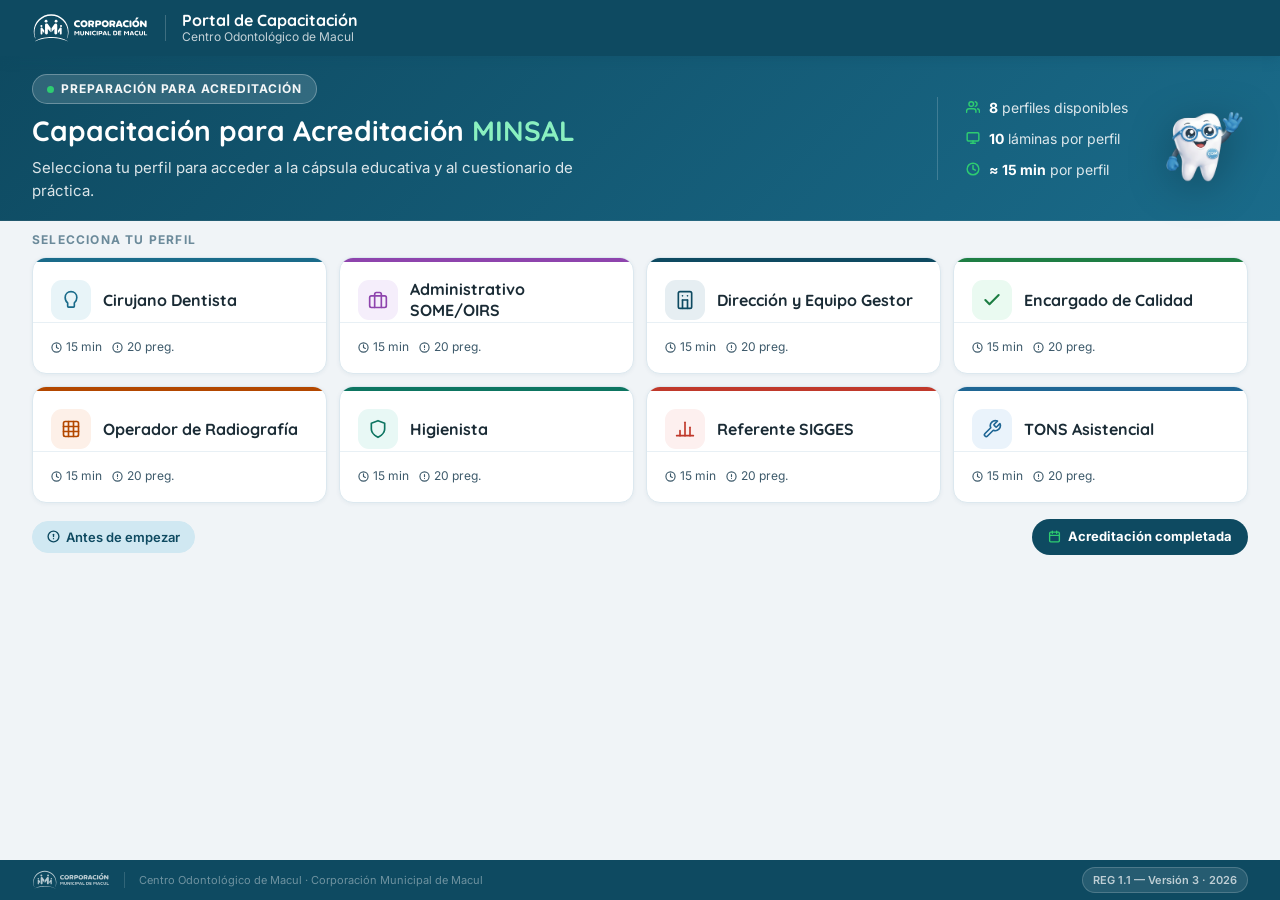
==== index.html @ 2bd1e589 "Lanzamiento inicial — app de capacitación COM Macul para Acreditación MINSAL 2026 - 8 perfiles activ" ====
<!DOCTYPE html>
<html lang="es">
<head>
  <meta charset="UTF-8" />
  <meta name="viewport" content="width=device-width, initial-scale=1.0" />
  <title>Portal de Capacitación — Centro Odontológico de Macul</title>
  <link rel="stylesheet" href="com-styles.css" />
  <style>
    html, body { height: 100%; overflow: hidden; }
    body { background: var(--bg); display: flex; flex-direction: column; }

    /* ─── Header ─── */
    .site-header {
      background: var(--primary-dark); height: 56px; flex-shrink: 0;
      display: flex; align-items: center; padding: 0 32px; gap: 16px;
      box-shadow: 0 2px 12px rgba(14,74,97,0.3); z-index: 10;
    }
    .site-header-logo { display: flex; align-items: center; gap: 12px; text-decoration: none; }
    .site-header-logo img { height: 30px; filter: brightness(0) invert(1); display: block; }
    .hd { width: 1px; height: 26px; background: rgba(255,255,255,0.2); }
    .site-header-titles { display: flex; flex-direction: column; gap: 1px; }
    .site-header-main { font-family: var(--font-display); font-weight: 700; font-size: 16px; color: white; line-height: 1.1; }
    .site-header-sub  { font-size: 12px; color: rgba(255,255,255,0.75); line-height: 1.2; }

    /* ─── Intro band ─── */
    .intro-band {
      background: linear-gradient(135deg, var(--primary-dark) 0%, #1a6b8a 100%);
      flex-shrink: 0;
      padding: 16px 32px;
      display: flex; align-items: center; gap: 28px;
      border-bottom: 1px solid rgba(255,255,255,0.08);
    }
    .intro-band-text { flex: 1; }
    .intro-band-eyebrow {
      display: inline-flex; align-items: center; gap: 7px;
      background: rgba(255,255,255,0.14); border: 1px solid rgba(255,255,255,0.28);
      border-radius: 100px; padding: 5px 14px;
      font-size: 12px; font-weight: 700; letter-spacing: 0.08em;
      text-transform: uppercase; color: rgba(255,255,255,0.95);
      margin-bottom: 10px;
    }
    .intro-band-dot {
      width: 7px; height: 7px; border-radius: 50%; background: var(--accent);
      animation: pulse 2s ease-in-out infinite;
    }
    @keyframes pulse { 0%,100%{opacity:1;transform:scale(1)} 50%{opacity:0.5;transform:scale(0.8)} }
    .intro-band-title {
      font-family: var(--font-display); font-size: 28px; font-weight: 700;
      color: white; line-height: 1.2; margin-bottom: 8px;
    }
    .intro-band-title span { color: #8af0c0; }
    .intro-band-desc {
      font-size: 15px; color: rgba(255,255,255,0.85); line-height: 1.55; max-width: 560px;
    }
    .intro-band-mascot {
      flex-shrink: 0; display: flex; align-items: flex-end;
    }
    .intro-band-mascot img {
      height: 100px; width: auto;
      filter: drop-shadow(0 8px 20px rgba(0,0,0,0.25));
    }
    .intro-band-stats {
      flex-shrink: 0;
      display: flex; flex-direction: column; gap: 10px;
      padding-left: 28px; border-left: 1px solid rgba(255,255,255,0.18);
    }
    .intro-stat {
      display: flex; align-items: center; gap: 9px;
      font-size: 14px; color: rgba(255,255,255,0.85);
    }
    .intro-stat svg { color: var(--accent); flex-shrink: 0; }
    .intro-stat strong { color: white; font-weight: 700; }

    /* ─── Profiles section ─── */
    .profiles-section {
      flex: 1; min-height: 0;
      padding: 10px 32px 8px;
      display: flex; flex-direction: column; gap: 8px;
    }
    .profiles-label {
      font-size: 12px; font-weight: 700; letter-spacing: 0.1em;
      text-transform: uppercase; color: var(--text-muted); flex-shrink: 0;
    }
    .profiles-grid {
      display: grid;
      grid-template-columns: repeat(4, 1fr);
      grid-template-rows: repeat(2, auto);
      gap: 10px; align-content: start;
    }

    .profiles-grid {
      display: grid;
      grid-template-columns: repeat(4, 1fr);
      grid-template-rows: repeat(2, auto);
      gap: 10px; align-content: start;
      align-items: stretch;
    }

    /* ─── Profile Card ─── */
    .profile-card {
      background: white; border-radius: 14px;
      border: 1.5px solid var(--border);
      overflow: hidden; cursor: pointer;
      transition: all 0.2s ease; text-decoration: none;
      display: flex; flex-direction: column;
      box-shadow: 0 1px 4px rgba(14,74,97,0.06);
      position: relative;
    }
    .profile-card:hover {
      transform: translateY(-4px);
      box-shadow: 0 12px 30px rgba(14,74,97,0.15);
    }
    .profile-card.proximamente {
      opacity: 0.65;
      cursor: not-allowed;
      pointer-events: none;
    }
    .profile-card.proximamente:hover {
      transform: none;
      box-shadow: 0 1px 4px rgba(14,74,97,0.06);
    }
    .proximamente-badge {
      position: absolute;
      top: 10px; right: 10px;
      background: #4A5568;
      color: white;
      font-size: 11px; font-weight: 600;
      padding: 5px 11px;
      border-radius: 100px;
      letter-spacing: 0.02em;
      z-index: 2;
    }
    .profile-card.en-desarrollo {
      opacity: 1;
      cursor: not-allowed;
      pointer-events: none;
    }
    .profile-card.en-desarrollo:hover {
      transform: none;
      box-shadow: 0 1px 4px rgba(14,74,97,0.06);
    }
    .en-desarrollo-badge {
      background: #DBEAFE;
      color: #1E5A8E;
    }
    .profile-card:hover .profile-card-name { color: var(--primary-dark); }
    .profile-card:hover .profile-arrow { opacity: 1; transform: translateX(0); }
    .profile-card-bar { height: 4px; width: 100%; flex-shrink: 0; }
    .profile-card-top {
      padding: 14px 16px 0;
      display: flex; align-items: center; gap: 12px; flex-shrink: 0;
    }
    .profile-card-icon {
      width: 40px; height: 40px; border-radius: 11px;
      display: flex; align-items: center; justify-content: center; flex-shrink: 0;
    }
    .profile-card-icon svg { width: 20px; height: 20px; }
    .profile-card-name {
      font-family: var(--font-display); font-size: 16px; font-weight: 700;
      color: var(--text); line-height: 1.3;
      transition: color 0.18s ease;
      min-height: 44px; display: flex; align-items: center;
    }
    .profile-card:focus-visible {
      outline: 3px solid var(--primary);
      outline-offset: 3px;
    }
    .profile-card-footer {
      display: flex; align-items: center; justify-content: space-between;
      padding: 10px 16px 12px; border-top: 1px solid var(--surface);
      margin-top: auto;
    }
    .profile-meta { display: flex; align-items: center; gap: 10px; flex-wrap: wrap; }
    .profile-meta-item {
      display: flex; align-items: center; gap: 4px;
      font-size: 12px; color: var(--text-mid);
    }
    .profile-arrow {
      width: 26px; height: 26px; border-radius: 50%;
      display: flex; align-items: center; justify-content: center;
      opacity: 0; transform: translateX(-6px);
      transition: all 0.2s ease; flex-shrink: 0;
    }
    .profile-arrow svg { width: 13px; height: 13px; color: white; }

    /* ─── Profiles footer ─── */
    .profiles-footer {
      display: flex; align-items: center; justify-content: space-between;
      flex-shrink: 0; padding-top: 8px;
    }
    .profiles-footer-msg {
      display: flex; align-items: center; gap: 8px;
      font-size: 14px; color: var(--primary-dark); font-weight: 600;
      background: var(--primary-light); border-radius: 100px;
      padding: 8px 16px;
    }
    .countdown-badge {
      display: flex; align-items: center; gap: 7px;
      background: var(--primary-dark); color: white;
      border-radius: 100px; padding: 8px 16px;
      font-size: 13px; font-weight: 700;
    }
    .countdown-badge svg { color: var(--accent); flex-shrink: 0; }

    /* ─── Footer ─── */
    .site-footer {
      background: var(--primary-dark); height: 40px; flex-shrink: 0;
      display: flex; align-items: center; padding: 0 32px; gap: 14px;
    }
    .site-footer img { height: 20px; filter: brightness(0) invert(1); opacity: 0.7; display: block; }
    .site-footer-div { width: 1px; height: 16px; background: rgba(255,255,255,0.15); }
    .site-footer-text { font-size: 11px; color: rgba(255,255,255,0.4); }
    .site-footer-badge {
      margin-left: auto; background: rgba(255,255,255,0.10);
      border: 1px solid rgba(255,255,255,0.18); border-radius: 100px;
      padding: 4px 10px; font-size: 11px; font-weight: 600;
      color: rgba(255,255,255,0.7);
    }

    /* ─── Modal "Antes de empezar" ─── */
    .antes-overlay {
      position: fixed; inset: 0; z-index: 2000;
      background: rgba(14,74,97,0.48);
      backdrop-filter: blur(4px);
      display: flex; align-items: center; justify-content: center;
      padding: 24px;
      opacity: 0; pointer-events: none;
      transition: opacity 0.22s ease;
    }
    .antes-overlay.open { opacity: 1; pointer-events: all; }
    .antes-panel {
      background: white; border-radius: 20px;
      width: 100%; max-width: 680px;
      box-shadow: 0 24px 64px rgba(14,74,97,0.22);
      display: flex; flex-direction: column;
      transform: translateY(20px);
      transition: transform 0.22s ease;
      overflow: hidden;
    }
    .antes-overlay.open .antes-panel { transform: translateY(0); }
    .antes-header {
      background: var(--primary-dark); padding: 20px 28px;
      display: flex; align-items: center; gap: 14px;
    }
    .antes-header-icon {
      width: 40px; height: 40px; border-radius: 10px;
      background: rgba(255,255,255,0.15);
      display: flex; align-items: center; justify-content: center;
      flex-shrink: 0; font-size: 20px;
    }
    .antes-header-texts { flex: 1; }
    .antes-header-title {
      font-family: var(--font-display); font-size: 18px;
      font-weight: 700; color: white; line-height: 1.1;
    }
    .antes-header-sub { font-size: 13px; color: rgba(255,255,255,0.7); margin-top: 2px; }
    .antes-close {
      width: 32px; height: 32px; border-radius: 50%;
      background: rgba(255,255,255,0.12); color: rgba(255,255,255,0.85);
      display: flex; align-items: center; justify-content: center;
      font-size: 18px; cursor: pointer; flex-shrink: 0;
      border: none; transition: background 0.15s ease;
    }
    .antes-close:hover { background: rgba(255,255,255,0.25); }
    .antes-body {
      padding: 20px 24px; display: flex; flex-direction: column; gap: 0;
    }
    .antes-item {
      display: flex; align-items: flex-start; gap: 16px; padding: 13px 0;
    }
    .antes-item + .antes-item { border-top: 1px solid var(--border); }
    .antes-item-icon { font-size: 40px; line-height: 1; flex-shrink: 0; width: 52px; text-align: center; }
    .antes-item-label { font-size: 15px; font-weight: 700; color: var(--text); margin-bottom: 4px; line-height: 1.3; }
    .antes-item-desc { font-size: 14px; color: var(--text-mid); line-height: 1.5; }
    .antes-divider { height: 1px; background: var(--border); margin: 4px 0; }
    .antes-rule {
      display: flex; align-items: flex-start; gap: 14px; padding: 9px 0;
    }
    .antes-rule-icon { font-size: 26px; flex-shrink: 0; width: 38px; text-align: center; padding-top: 1px; }
    .antes-rule-text { font-size: 14px; color: var(--text); line-height: 1.45; padding-top: 3px; }
    .antes-footer {
      padding: 16px 24px; border-top: 1px solid var(--border);
      display: flex; align-items: center; justify-content: flex-end;
    }
    /* Botón disparador en footer de perfiles */
    .btn-antes-trigger {
      display: inline-flex; align-items: center; gap: 6px;
      padding: 7px 14px; border-radius: 100px;
      font-size: 13px; font-weight: 600;
      background: var(--primary-light); color: var(--primary-dark);
      border: 1px solid var(--primary-light); cursor: pointer;
      transition: all 0.18s ease;
    }
    .btn-antes-trigger:hover { background: #c2dcea; border-color: var(--primary); }
    @media (max-width: 560px) {
      .antes-body { padding: 14px 16px; }
      .antes-header { padding: 16px; }
      .antes-footer { padding: 12px 16px; }
      .antes-item-icon { font-size: 32px; width: 42px; }
    }

    /* ─── Responsive ─── */
    @media (min-width: 769px) and (max-width: 1024px) {
      .profiles-grid { grid-template-columns: repeat(3, 1fr); }
      .intro-band-mascot img { height: 80px; }
      .intro-band-title { font-size: 24px; }
    }
    @media (max-width: 768px) {
      html, body { overflow: auto; }
      .site-header { padding: 0 16px; gap: 10px; }
      .intro-band {
        flex-wrap: wrap; padding: 16px; gap: 14px;
      }
      .intro-band-title { font-size: 22px; }
      .intro-band-stats { padding-left: 0; border-left: none; flex-direction: row; flex-wrap: wrap; gap: 14px; }
      .intro-band-mascot { display: none; }
      .profiles-section { padding: 16px; }
      .profiles-grid { grid-template-columns: 1fr; gap: 12px; }
      .profiles-footer { flex-wrap: wrap; gap: 10px; }
      .site-footer { padding: 0 16px; height: auto; padding: 8px 16px; flex-wrap: wrap; }
      .site-footer-text { font-size: 11px; }
    }
  </style>
</head>
<body>

<!-- ═══════════════════════════════
     TWEAKS PANEL
════════════════════════════════ -->
<div id="tweaks-panel" style="
  display:none; position:fixed; bottom:24px; right:24px; z-index:9999;
  background:white; border-radius:16px; box-shadow:0 8px 32px rgba(14,74,97,0.18);
  border:1.5px solid var(--border); width:280px; overflow:hidden;
  font-family:var(--font-body);
">
  <div style="background:var(--primary-dark);padding:12px 16px;display:flex;align-items:center;justify-content:space-between;">
    <span style="font-family:var(--font-display);font-weight:700;font-size:14px;color:white;">Tweaks</span>
    <button onclick="closeTweaks()" style="background:rgba(255,255,255,0.15);border:none;border-radius:6px;color:white;cursor:pointer;width:24px;height:24px;font-size:16px;display:flex;align-items:center;justify-content:center;">×</button>
  </div>
  <div style="padding:16px;display:flex;flex-direction:column;gap:16px;">

    <!-- Densidad -->
    <div>
      <div style="font-size:11px;font-weight:700;letter-spacing:0.08em;text-transform:uppercase;color:var(--text-muted);margin-bottom:8px;">Densidad visual</div>
      <div style="display:flex;gap:6px;">
        <button class="tw-btn" onclick="setDensity('compact')" data-density="compact">Compacto</button>
        <button class="tw-btn" onclick="setDensity('normal')" data-density="normal">Normal</button>
        <button class="tw-btn" onclick="setDensity('airy')" data-density="airy">Amplio</button>
      </div>
    </div>

    <!-- Paleta tarjetas -->
    <div>
      <div style="font-size:11px;font-weight:700;letter-spacing:0.08em;text-transform:uppercase;color:var(--text-muted);margin-bottom:8px;">Estilo de tarjetas</div>
      <div style="display:flex;gap:6px;">
        <button class="tw-btn" onclick="setCardStyle('color')" data-cardstyle="color">Por perfil</button>
        <button class="tw-btn" onclick="setCardStyle('mono')" data-cardstyle="mono">Monocromático</button>
        <button class="tw-btn" onclick="setCardStyle('bold')" data-cardstyle="bold">Bold</button>
      </div>
    </div>

    <!-- Fecha acreditación -->
    <div>
      <div style="font-size:11px;font-weight:700;letter-spacing:0.08em;text-transform:uppercase;color:var(--text-muted);margin-bottom:8px;">Fecha de acreditación</div>
      <input type="date" id="tw-date" style="
        width:100%;padding:8px 12px;border-radius:8px;
        border:1.5px solid var(--border);font-size:13px;
        font-family:var(--font-body);outline:none;color:var(--text);
        transition:border-color 0.18s;
      " oninput="setAcredDate(this.value)" />
    </div>

  </div>
</div>

<style>
.tw-btn {
  flex:1; padding:7px 6px; border-radius:8px;
  border:1.5px solid var(--border); background:white;
  font-size:12px; font-weight:600; color:var(--text-mid);
  cursor:pointer; font-family:var(--font-body);
  transition:all 0.15s ease;
}
.tw-btn:hover { background:var(--surface); }
.tw-btn.active {
  background:var(--primary-dark); color:white;
  border-color:var(--primary-dark);
}
</style>

<!-- ═══ Modal: Antes de empezar ═══ -->
<div id="modal-antes" class="antes-overlay" role="dialog" aria-modal="true" aria-labelledby="antes-title">
  <div class="antes-panel">

    <div class="antes-header">
      <div class="antes-header-icon">📋</div>
      <div class="antes-header-texts">
        <div class="antes-header-title" id="antes-title">Antes de empezar</div>
        <div class="antes-header-sub">Guía de presentación y marco normativo común</div>
      </div>
      <button class="antes-close" onclick="cerrarAntes(false)" aria-label="Cerrar">×</button>
    </div>

    <div class="antes-body">

      <!-- ¿Qué es? -->
      <div class="antes-item">
        <div class="antes-item-icon">🏛️</div>
        <div>
          <div class="antes-item-label">¿Qué es?</div>
          <div class="antes-item-desc">Una visita para confirmar que trabajamos con estándares de calidad. No es un examen.</div>
        </div>
      </div>

      <!-- Cómo presentarse -->
      <div class="antes-item">
        <div class="antes-item-icon">👤</div>
        <div>
          <div class="antes-item-label">Cómo presentarse</div>
          <div class="antes-item-desc">Nombre · RUT · <strong id="antes-perfil-nombre" style="color:var(--primary-dark)">su rol en el COM</strong></div>
        </div>
      </div>

      <div class="antes-divider"></div>

      <!-- Dos -->
      <div class="antes-rule">
        <div class="antes-rule-icon">✅</div>
        <div class="antes-rule-text">Responda solo lo que le preguntan. Menos es más.</div>
      </div>
      <div class="antes-rule">
        <div class="antes-rule-icon">✅</div>
        <div class="antes-rule-text">Si se equivoca, corríjase y siga adelante.</div>
      </div>

      <div class="antes-divider"></div>

      <!-- Don'ts -->
      <div class="antes-rule">
        <div class="antes-rule-icon">❌</div>
        <div class="antes-rule-text">No comente casos de pacientes fuera del contexto formal.</div>
      </div>
      <div class="antes-rule">
        <div class="antes-rule-icon">❌</div>
        <div class="antes-rule-text">No comparta su clave de RAYEN u otros sistemas.</div>
      </div>
      <div class="antes-rule">
        <div class="antes-rule-icon">❌</div>
        <div class="antes-rule-text">No fotografíe pantallas con su celular personal.</div>
      </div>

    </div>

    <div class="antes-footer">
      <button class="btn btn-primary" onclick="cerrarAntes(true)">
        Ir a mi cápsula
        <svg width="14" height="14" viewBox="0 0 24 24" fill="none" stroke="currentColor" stroke-width="2.5" stroke-linecap="round" stroke-linejoin="round"><polyline points="9 18 15 12 9 6"/></svg>
      </button>
    </div>

  </div>
</div>

<!-- Header -->
<header class="site-header">
  <a href="index.html" class="site-header-logo">
    <img src="assets/images/corpo-macul-blanco.svg" alt="Corporación Municipal de Macul" />
  </a>
  <div class="hd"></div>
  <div class="site-header-titles">
    <span class="site-header-main">Portal de Capacitación</span>
    <span class="site-header-sub">Centro Odontológico de Macul</span>
  </div>
</header>

<!-- Intro band -->
<div class="intro-band">
  <div class="intro-band-text">
    <div class="intro-band-eyebrow">
      <div class="intro-band-dot"></div>
      Preparación para Acreditación
    </div>
    <h1 class="intro-band-title">Capacitación para Acreditación <span>MINSAL</span></h1>
    <p class="intro-band-desc">Selecciona tu perfil para acceder a la cápsula educativa y al cuestionario de práctica.</p>
  </div>
  <div class="intro-band-stats">
    <div class="intro-stat">
      <svg width="14" height="14" viewBox="0 0 24 24" fill="none" stroke="currentColor" stroke-width="2.5" stroke-linecap="round" stroke-linejoin="round"><path d="M17 21v-2a4 4 0 00-4-4H5a4 4 0 00-4 4v2"/><circle cx="9" cy="7" r="4"/><path d="M23 21v-2a4 4 0 00-3-3.87"/><path d="M16 3.13a4 4 0 010 7.75"/></svg>
      <span><strong>8</strong> perfiles disponibles</span>
    </div>
    <div class="intro-stat">
      <svg width="14" height="14" viewBox="0 0 24 24" fill="none" stroke="currentColor" stroke-width="2.5" stroke-linecap="round" stroke-linejoin="round"><rect x="2" y="3" width="20" height="14" rx="2"/><line x1="8" y1="21" x2="16" y2="21"/><line x1="12" y1="17" x2="12" y2="21"/></svg>
      <span><strong>10</strong> láminas por perfil</span>
    </div>
    <div class="intro-stat">
      <svg width="14" height="14" viewBox="0 0 24 24" fill="none" stroke="currentColor" stroke-width="2.5" stroke-linecap="round" stroke-linejoin="round"><circle cx="12" cy="12" r="10"/><polyline points="12 6 12 12 16 14"/></svg>
      <span><strong>≈ 15 min</strong> por perfil</span>
    </div>
  </div>
  <div class="intro-band-mascot">
    <img src="assets/images/muela_saludo.png" alt="Dr. Com" />
  </div>
</div>

<!-- Profiles -->
<div class="profiles-section">
  <div class="profiles-label">Selecciona tu perfil</div>
  <div class="profiles-grid" id="profiles-grid"></div>
  <div class="profiles-footer">
    <button class="btn-antes-trigger" onclick="abrirAntes()">
      <svg width="13" height="13" viewBox="0 0 24 24" fill="none" stroke="currentColor" stroke-width="2.5" stroke-linecap="round" stroke-linejoin="round"><circle cx="12" cy="12" r="10"/><line x1="12" y1="8" x2="12" y2="12"/><line x1="12" y1="16" x2="12.01" y2="16"/></svg>
      Antes de empezar
    </button>
    <div class="countdown-badge" id="countdown-badge">
      <svg width="13" height="13" viewBox="0 0 24 24" fill="none" stroke="currentColor" stroke-width="2.5" stroke-linecap="round" stroke-linejoin="round"><rect x="3" y="4" width="18" height="18" rx="2"/><line x1="16" y1="2" x2="16" y2="6"/><line x1="8" y1="2" x2="8" y2="6"/><line x1="3" y1="10" x2="21" y2="10"/></svg>
      <span id="countdown-text">Calculando fecha...</span>
    </div>
  </div>
</div>

<!-- Footer -->
<footer class="site-footer">
  <img src="assets/images/corpo-macul-blanco.svg" alt="Corporación Municipal de Macul" />
  <div class="site-footer-div"></div>
  <span class="site-footer-text">Centro Odontológico de Macul · Corporación Municipal de Macul</span>
  <div class="site-footer-badge">REG 1.1 — Versión 3 · 2026</div>
</footer>

<script src="com-data.js"></script>
<script>
  const icons = {
    tooth:    `<svg viewBox="0 0 24 24" fill="none" stroke="currentColor" stroke-width="2" stroke-linecap="round" stroke-linejoin="round"><path d="M12 2C8 2 5 5 5 9c0 2.5 1 5 3 6.5v4a1 1 0 001 1h6a1 1 0 001-1v-4c2-1.5 3-4 3-6.5 0-4-3-7-7-7z"/></svg>`,
    tools:    `<svg viewBox="0 0 24 24" fill="none" stroke="currentColor" stroke-width="2" stroke-linecap="round" stroke-linejoin="round"><path d="M14.7 6.3a1 1 0 000 1.4l1.6 1.6a1 1 0 001.4 0l3.77-3.77a6 6 0 01-7.94 7.94l-6.91 6.91a2.12 2.12 0 01-3-3l6.91-6.91a6 6 0 017.94-7.94l-3.76 3.76z"/></svg>`,
    shield:   `<svg viewBox="0 0 24 24" fill="none" stroke="currentColor" stroke-width="2" stroke-linecap="round" stroke-linejoin="round"><path d="M12 22s8-4 8-10V5l-8-3-8 3v7c0 6 8 10 8 10z"/></svg>`,
    desk:     `<svg viewBox="0 0 24 24" fill="none" stroke="currentColor" stroke-width="2" stroke-linecap="round" stroke-linejoin="round"><rect x="2" y="7" width="20" height="14" rx="2"/><path d="M16 21V5a2 2 0 00-2-2h-4a2 2 0 00-2 2v16"/></svg>`,
    xray:     `<svg viewBox="0 0 24 24" fill="none" stroke="currentColor" stroke-width="2" stroke-linecap="round" stroke-linejoin="round"><rect x="3" y="3" width="18" height="18" rx="2"/><line x1="9" y1="3" x2="9" y2="21"/><line x1="15" y1="3" x2="15" y2="21"/><line x1="3" y1="9" x2="21" y2="9"/><line x1="3" y1="15" x2="21" y2="15"/></svg>`,
    check:    `<svg viewBox="0 0 24 24" fill="none" stroke="currentColor" stroke-width="2.5" stroke-linecap="round" stroke-linejoin="round"><polyline points="20 6 9 17 4 12"/></svg>`,
    chart:    `<svg viewBox="0 0 24 24" fill="none" stroke="currentColor" stroke-width="2" stroke-linecap="round" stroke-linejoin="round"><line x1="18" y1="20" x2="18" y2="10"/><line x1="12" y1="20" x2="12" y2="4"/><line x1="6" y1="20" x2="6" y2="14"/><line x1="2" y1="20" x2="22" y2="20"/></svg>`,
    building: `<svg viewBox="0 0 24 24" fill="none" stroke="currentColor" stroke-width="2" stroke-linecap="round" stroke-linejoin="round"><rect x="4" y="2" width="16" height="20" rx="2"/><line x1="9" y1="22" x2="9" y2="12"/><line x1="15" y1="22" x2="15" y2="12"/><line x1="9" y1="7" x2="9.01" y2="7"/><line x1="15" y1="7" x2="15.01" y2="7"/><line x1="9" y1="12" x2="15" y2="12"/></svg>`,
  };

  const grid = document.getElementById('profiles-grid');

  const ORDEN_PERFILES = ['dentista', 'administrativo', 'direccion', 'calidad', 'radiografia', 'higienista', 'sigges', 'tecnico'];

  ORDEN_PERFILES.forEach(perfilId => {
    const perfil = COM.perfiles.find(p => p.id === perfilId);
    if (!perfil) return;
    const activo = true;
    const enDesarrollo = false;
    const prog = parseInt(localStorage.getItem(`progress_${perfil.id}`) || '0');
    const done = activo && (localStorage.getItem(`quiz_done_${perfil.id}`) === '1' || prog >= 100);

    const card = document.createElement('a');
    card.href = activo ? `perfil.html?id=${perfil.id}` : '#';
    card.dataset.perfilId = perfil.id;
    let cardClass = 'profile-card';
    if (enDesarrollo) cardClass += ' en-desarrollo';
    else if (!activo) cardClass += ' proximamente';
    card.className = cardClass;

    let badge = '';
    if (enDesarrollo) badge = '<div class="proximamente-badge en-desarrollo-badge">En desarrollo</div>';
    else if (!activo) badge = '<div class="proximamente-badge">Próximamente</div>';

    card.innerHTML = `
      ${badge}
      <div class="profile-card-bar" style="background:${perfil.color}"></div>
      <div class="profile-card-top">
        <div class="profile-card-icon" style="background:${perfil.colorLight};color:${perfil.color}">
          ${icons[perfil.icon]}
        </div>
        <div class="profile-card-name">${perfil.nombre}</div>
      </div>
      <div class="profile-card-footer">
        <div class="profile-meta">
          <div class="profile-meta-item">
            <svg width="11" height="11" viewBox="0 0 24 24" fill="none" stroke="currentColor" stroke-width="2.5" stroke-linecap="round" stroke-linejoin="round"><circle cx="12" cy="12" r="10"/><polyline points="12 6 12 12 16 14"/></svg>
            ${perfil.tiempo}
          </div>
          <div class="profile-meta-item">
            <svg width="11" height="11" viewBox="0 0 24 24" fill="none" stroke="currentColor" stroke-width="2.5" stroke-linecap="round" stroke-linejoin="round"><circle cx="12" cy="12" r="10"/><line x1="12" y1="8" x2="12" y2="12"/><line x1="12" y1="16" x2="12.01" y2="16"/></svg>
            ${perfil.preguntas} preg.
          </div>
          ${done ? `<div class="profile-meta-item" style="color:#1a7a44;font-weight:700">
            <svg width="11" height="11" viewBox="0 0 24 24" fill="none" stroke="currentColor" stroke-width="3" stroke-linecap="round" stroke-linejoin="round"><polyline points="20 6 9 17 4 12"/></svg>
            Completado
          </div>` : ''}
        </div>
        <div class="profile-arrow" style="background:${perfil.color}">
          <svg viewBox="0 0 24 24" fill="none" stroke="currentColor" stroke-width="2.5" stroke-linecap="round" stroke-linejoin="round"><polyline points="9 18 15 12 9 6"/></svg>
        </div>
      </div>
    `;
    if (done) card.style.borderColor = '#abebc6';
    grid.appendChild(card);
  });

  // ── Contador de días para acreditación ──
  const ACRED_DATE = new Date((COM.fechaAcreditacion || '2026-06-02') + 'T00:00:00');
  const today = new Date();
  today.setHours(0,0,0,0);
  const diff = Math.ceil((ACRED_DATE - today) / (1000 * 60 * 60 * 24));
  const txt = document.getElementById('countdown-text');
  if (diff > 0) {
    txt.textContent = `${diff} día${diff !== 1 ? 's' : ''} para la Acreditación`;
  } else if (diff === 0) {
    txt.textContent = '¡Hoy es el día de la Acreditación!';
  } else {
    txt.textContent = 'Acreditación completada';
  }

  /* ════ TWEAKS ════ */
  const TWEAK_DEFAULTS = /*EDITMODE-BEGIN*/{
    "density": "airy",
    "cardStyle": "color",
    "acredDate": "2026-06-02"
  }/*EDITMODE-END*/;

  let T = Object.assign({}, TWEAK_DEFAULTS);

  // Density
  const DENSITY = {
    compact: { gap:'6px',  cardPad:'8px 14px 0',  footerPad:'6px 14px 8px',  bannerPad:'12px 32px', mascotH:'80px'  },
    normal:  { gap:'10px', cardPad:'14px 16px 0', footerPad:'10px 16px 12px', bannerPad:'18px 32px', mascotH:'100px' },
    airy:    { gap:'12px', cardPad:'16px 18px 0', footerPad:'11px 18px 13px', bannerPad:'18px 32px', mascotH:'110px' },
  };

  function applyDensity(d) {
    const D = DENSITY[d] || DENSITY.normal;
    document.getElementById('profiles-grid').style.gap = D.gap;
    document.querySelectorAll('.profile-card-top').forEach(el => el.style.padding = D.cardPad);
    document.querySelectorAll('.profile-card-footer').forEach(el => el.style.padding = D.footerPad);
    document.querySelector('.intro-band').style.padding = D.bannerPad;
    const mascot = document.querySelector('.intro-band-mascot img');
    if (mascot) mascot.style.height = D.mascotH;
    document.querySelectorAll('[data-density]').forEach(b => b.classList.toggle('active', b.dataset.density === d));
  }

  // Card style
  function applyCardStyle(s) {
    document.querySelectorAll('.profile-card').forEach((card, i) => {
      const perfil = COM.perfiles.find(p => p.id === card.dataset.perfilId) || COM.perfiles[i];
      const bar = card.querySelector('.profile-card-bar');
      const icon = card.querySelector('.profile-card-icon');
      if (s === 'color') {
        card.style.background = 'white';
        bar.style.background = perfil.color;
        icon.style.background = perfil.colorLight;
        icon.style.color = perfil.color;
        card.style.borderColor = '';
      } else if (s === 'mono') {
        card.style.background = 'white';
        bar.style.background = 'var(--primary)';
        icon.style.background = 'var(--primary-light)';
        icon.style.color = 'var(--primary)';
        card.style.borderColor = '';
      } else if (s === 'bold') {
        card.style.background = perfil.colorLight;
        bar.style.background = perfil.color;
        icon.style.background = 'white';
        icon.style.color = perfil.color;
        card.style.borderColor = perfil.color + '44';
      }
    });
    document.querySelectorAll('[data-cardstyle]').forEach(b => b.classList.toggle('active', b.dataset.cardstyle === s));
  }

  // Acred date
  function applyAcredDate(dateStr) {
    const d = new Date(dateStr + 'T00:00:00');
    const hoy = new Date(); hoy.setHours(0,0,0,0);
    const diff2 = Math.ceil((d - hoy) / (1000*60*60*24));
    const txt2 = document.getElementById('countdown-text');
    if (diff2 > 0) txt2.textContent = `${diff2} día${diff2!==1?'s':''} para la Acreditación`;
    else if (diff2===0) txt2.textContent = '¡Hoy es el día!';
    else txt2.textContent = 'Acreditación completada';
    const inp = document.getElementById('tw-date');
    if (inp) inp.value = dateStr;
  }

  function setDensity(d) { T.density = d; applyDensity(d); saveTweaks(); }
  function setCardStyle(s) { T.cardStyle = s; applyCardStyle(s); saveTweaks(); }
  function setAcredDate(v) { T.acredDate = v; applyAcredDate(v); saveTweaks(); }

  function saveTweaks() {
    window.parent.postMessage({ type: '__edit_mode_set_keys', edits: T }, '*');
  }

  function closeTweaks() {
    document.getElementById('tweaks-panel').style.display = 'none';
    window.parent.postMessage({ type: '__edit_mode_dismissed' }, '*');
  }

  // Host protocol
  window.addEventListener('message', e => {
    if (e.data?.type === '__activate_edit_mode')   document.getElementById('tweaks-panel').style.display = 'block';
    if (e.data?.type === '__deactivate_edit_mode') document.getElementById('tweaks-panel').style.display = 'none';
  });
  window.parent.postMessage({ type: '__edit_mode_available' }, '*');

  // Init
  applyDensity(T.density);
  applyCardStyle(T.cardStyle);
  applyAcredDate(T.acredDate);
  document.getElementById('tw-date').value = T.acredDate;

  /* ════ MODAL "ANTES DE EMPEZAR" ════ */
  const modalAntes = document.getElementById('modal-antes');
  const antesPerfilNombre = document.getElementById('antes-perfil-nombre');
  let _antesPendingUrl = null;

  function abrirAntes(perfilNombre) {
    if (perfilNombre) antesPerfilNombre.textContent = perfilNombre;
    modalAntes.classList.add('open');
    document.body.style.overflow = 'hidden';
  }

  function cerrarAntes(navegar) {
    modalAntes.classList.remove('open');
    document.body.style.overflow = '';
    sessionStorage.setItem('antes_visto', '1');
    if (navegar && _antesPendingUrl) {
      const url = _antesPendingUrl;
      _antesPendingUrl = null;
      window.location.href = url;
    } else {
      _antesPendingUrl = null;
    }
  }

  // Cerrar con Escape o click en overlay (sin navegar)
  modalAntes.addEventListener('click', e => {
    if (e.target === modalAntes) cerrarAntes(false);
  });
  document.addEventListener('keydown', e => {
    if (e.key === 'Escape' && modalAntes.classList.contains('open')) cerrarAntes(false);
  });

  // Interceptar clic en tarjetas activas: primera vez → banner con nombre del perfil
  grid.querySelectorAll('a.profile-card:not(.proximamente):not(.en-desarrollo)').forEach(card => {
    card.addEventListener('click', e => {
      e.preventDefault();
      const perfil = COM.perfiles.find(p => p.id === card.dataset.perfilId);
      const url = card.href;
      if (!sessionStorage.getItem('antes_visto')) {
        _antesPendingUrl = url;
        abrirAntes(perfil ? perfil.nombre : '');
      } else {
        window.location.href = url;
      }
    });
  });

  // Auto-abrir solo si viene explícitamente desde ?ver=antes (enlace desde cápsula)
  const urlParams = new URLSearchParams(window.location.search);
  if (urlParams.get('ver') === 'antes') {
    setTimeout(() => abrirAntes(), 300);
  }
</script>
</body>
</html>
---- com-styles.css ----
/* COM Macul — Portal de Capacitación — Estilos Compartidos */
@import url('https://fonts.googleapis.com/css2?family=Inter:wght@300;400;500;600;700&family=Quicksand:wght@500;600;700&display=swap');

/* ─── Variables ─── */
:root {
  --primary: #1a6b8a;
  --primary-dark: #0e4a61;
  --primary-light: #d0e8f2;
  --accent: #2ecc71;
  --accent-dark: #27ae60;
  --bg: #f0f4f7;
  --bg-white: #ffffff;
  --bg-card: #ffffff;
  --surface: #e8f0f5;
  --border: #dce8ef;
  --text: #1a2b35;
  --text-mid: #3d5a6b;
  --text-muted: #6b8a9a;
  --text-light: #9ab4c0;
  --warning-bg: #fffbea;
  --warning-border: #f0c040;
  --warning-text: #7a5800;
  --success: #2ecc71;
  --success-bg: #eafaf1;
  --error: #e74c3c;
  --error-bg: #fdf0ef;
  --radius-sm: 6px;
  --radius: 12px;
  --radius-lg: 18px;
  --radius-xl: 24px;
  --shadow-sm: 0 1px 3px rgba(14,74,97,0.08);
  --shadow: 0 4px 16px rgba(14,74,97,0.10);
  --shadow-lg: 0 8px 32px rgba(14,74,97,0.14);
  --shadow-xl: 0 16px 48px rgba(14,74,97,0.18);
  --font-body: 'Inter', system-ui, sans-serif;
  --font-display: 'Quicksand', 'Inter', sans-serif;
  --transition: 0.18s ease;
  --focus: #1a6b8a;
}

/* ─── Reset ─── */
*, *::before, *::after { box-sizing: border-box; margin: 0; padding: 0; }
html { font-size: 16px; -webkit-font-smoothing: antialiased; }
body {
  font-family: var(--font-body);
  background: var(--bg);
  color: var(--text);
  line-height: 1.5;
  font-size: 16px;
  min-height: 100vh;
}
a { color: inherit; text-decoration: none; }
button { font-family: inherit; cursor: pointer; border: none; background: none; }
img { max-width: 100%; display: block; }

/* ─── Foco accesible (WCAG 2.1) ─── */
*:focus { outline: none; }
button:focus-visible,
a:focus-visible,
input:focus-visible,
[role="button"]:focus-visible,
[tabindex]:focus-visible {
  outline: 3px solid var(--focus);
  outline-offset: 2px;
  border-radius: 4px;
}

/* ─── Header ─── */
.header {
  background: var(--bg-white);
  border-bottom: 1px solid var(--border);
  box-shadow: var(--shadow-sm);
  position: sticky;
  top: 0;
  z-index: 100;
}
.header-inner {
  max-width: 1200px;
  margin: 0 auto;
  padding: 0 32px;
  height: 64px;
  display: flex;
  align-items: center;
  gap: 20px;
}
.header-logo {
  display: flex;
  align-items: center;
  gap: 14px;
  text-decoration: none;
}
.header-logo-mark {
  width: 40px;
  height: 40px;
  background: var(--primary);
  border-radius: 10px;
  display: flex;
  align-items: center;
  justify-content: center;
  flex-shrink: 0;
}
.header-logo-mark svg { width: 22px; height: 22px; }
.header-title-group { display: flex; flex-direction: column; gap: 1px; }
.header-title {
  font-family: var(--font-display);
  font-weight: 700;
  font-size: 16px;
  color: var(--primary-dark);
  line-height: 1.1;
}
.header-subtitle {
  font-size: 12px;
  color: var(--text-muted);
  line-height: 1.2;
  letter-spacing: 0.01em;
}
.header-divider {
  width: 1px;
  height: 28px;
  background: var(--border);
}
.header-breadcrumb {
  font-size: 14px;
  color: var(--text-mid);
  display: flex;
  align-items: center;
  gap: 6px;
}
.header-breadcrumb strong { color: var(--text); font-weight: 600; }
.header-actions { margin-left: auto; display: flex; align-items: center; gap: 12px; }
.btn-back {
  display: flex;
  align-items: center;
  gap: 6px;
  padding: 12px 18px;
  min-height: 44px;
  border-radius: var(--radius-sm);
  font-size: 15px;
  font-weight: 500;
  color: var(--text-mid);
  border: 1px solid var(--border);
  background: var(--bg-white);
  transition: all var(--transition);
}
.btn-back:hover {
  background: var(--surface);
  color: var(--primary);
  border-color: var(--primary-light);
}

/* ─── Botones principales ─── */
.btn {
  display: inline-flex;
  align-items: center;
  justify-content: center;
  gap: 8px;
  padding: 12px 24px;
  min-height: 44px;
  border-radius: 100px;
  font-size: 15px;
  font-weight: 600;
  font-family: var(--font-display);
  transition: all var(--transition);
  cursor: pointer;
  border: none;
}
.btn-primary {
  background: var(--primary-dark);
  color: white;
  box-shadow: 0 2px 8px rgba(14,74,97,0.25);
}
.btn-primary:hover {
  background: var(--primary);
  transform: translateY(-1px);
  box-shadow: 0 4px 16px rgba(14,74,97,0.30);
}
.btn-accent {
  background: var(--accent);
  color: white;
  box-shadow: 0 2px 8px rgba(46,204,113,0.25);
}
.btn-accent:hover {
  background: var(--accent-dark);
  transform: translateY(-1px);
}
.btn-outline {
  background: transparent;
  color: var(--primary);
  border: 2px solid var(--primary-light);
}
.btn-outline:hover {
  background: var(--primary-light);
  border-color: var(--primary);
}
.btn-ghost {
  background: var(--surface);
  color: var(--text-mid);
}
.btn-ghost:hover { background: var(--border); }
.btn:disabled {
  opacity: 0.4;
  cursor: not-allowed;
  transform: none !important;
}
.btn-lg { padding: 16px 32px; font-size: 17px; min-height: 48px; }
.btn-sm { padding: 12px 20px; font-size: 15px; min-height: 44px; }

/* ─── Contenedor ─── */
.container {
  max-width: 1200px;
  margin: 0 auto;
  padding: 0 32px;
}
.container-narrow {
  max-width: 860px;
  margin: 0 auto;
  padding: 0 32px;
}

/* ─── Badge / Pill ─── */
.badge {
  display: inline-flex;
  align-items: center;
  gap: 5px;
  padding: 5px 12px;
  border-radius: 100px;
  font-size: 12px;
  font-weight: 600;
  letter-spacing: 0.06em;
  text-transform: uppercase;
}
.badge-primary { background: var(--primary-light); color: var(--primary-dark); }
.badge-accent { background: #d5f5e3; color: #1a7a44; }
.badge-warning { background: #fef3cd; color: #8a6000; }
.badge-neutral { background: var(--surface); color: var(--text-mid); }

/* ─── Cards ─── */
.card {
  background: var(--bg-card);
  border-radius: var(--radius-lg);
  border: 1px solid var(--border);
  box-shadow: var(--shadow-sm);
  overflow: hidden;
  transition: all var(--transition);
}
.card:hover {
  box-shadow: var(--shadow);
  transform: translateY(-2px);
}

/* ─── Alert / Callout ─── */
.callout {
  display: flex;
  gap: 12px;
  padding: 16px 18px;
  border-radius: var(--radius);
  border-left: 3px solid;
}
.callout-warning {
  background: var(--warning-bg);
  border-color: var(--warning-border);
  color: var(--warning-text);
}
.callout-info {
  background: var(--primary-light);
  border-color: var(--primary);
  color: var(--primary-dark);
}
.callout-success {
  background: var(--success-bg);
  border-color: var(--success);
  color: #1a7a44;
}
.callout-icon { font-size: 18px; flex-shrink: 0; margin-top: 1px; }
.callout-text { font-size: 15px; line-height: 1.5; }
.callout-text strong { font-weight: 700; }

/* ─── Progress bar ─── */
.progress-bar {
  height: 4px;
  background: var(--surface);
  border-radius: 100px;
  overflow: hidden;
}
.progress-fill {
  height: 100%;
  background: var(--primary);
  border-radius: 100px;
  transition: width 0.4s ease;
}

/* ─── Mascot SVG ─── */
.mascot {
  position: relative;
  display: flex;
  align-items: flex-end;
  justify-content: center;
}
.mascot svg { display: block; }

/* ─── Section title ─── */
.section-label {
  font-size: 12px;
  font-weight: 700;
  letter-spacing: 0.1em;
  text-transform: uppercase;
  color: var(--text-muted);
  margin-bottom: 16px;
}

/* ─── Utility ─── */
.text-center { text-align: center; }
.text-primary { color: var(--primary); }
.text-muted { color: var(--text-muted); }
.mt-4 { margin-top: 4px; }
.mt-8 { margin-top: 8px; }
.mt-12 { margin-top: 12px; }
.mt-16 { margin-top: 16px; }
.mt-24 { margin-top: 24px; }
.mt-32 { margin-top: 32px; }
.mt-40 { margin-top: 40px; }
.mt-48 { margin-top: 48px; }

/* ─── Modal ─── */
.modal-overlay {
  position: fixed;
  inset: 0;
  background: rgba(14,74,97,0.45);
  backdrop-filter: blur(4px);
  z-index: 1000;
  display: flex;
  align-items: center;
  justify-content: center;
  padding: 24px;
  opacity: 0;
  pointer-events: none;
  transition: opacity 0.2s ease;
}
.modal-overlay.open {
  opacity: 1;
  pointer-events: all;
}
.modal {
  background: white;
  border-radius: var(--radius-xl);
  padding: 36px;
  max-width: 480px;
  width: 100%;
  box-shadow: var(--shadow-xl);
  transform: translateY(16px);
  transition: transform 0.2s ease;
}
.modal-overlay.open .modal { transform: translateY(0); }
.modal-header { display: flex; align-items: flex-start; justify-content: space-between; margin-bottom: 16px; }
.modal-title { font-family: var(--font-display); font-size: 22px; font-weight: 700; color: var(--primary-dark); }
.modal-close {
  width: 32px; height: 32px;
  display: flex; align-items: center; justify-content: center;
  border-radius: 50%;
  background: var(--surface);
  color: var(--text-muted);
  font-size: 18px;
  cursor: pointer;
  transition: all var(--transition);
  flex-shrink: 0;
}
.modal-close:hover { background: var(--border); color: var(--text); }

/* ─── Form ─── */
.form-group { display: flex; flex-direction: column; gap: 8px; }
.form-label {
  font-size: 12px;
  font-weight: 700;
  letter-spacing: 0.08em;
  text-transform: uppercase;
  color: var(--text-mid);
}
.form-input {
  width: 100%;
  padding: 12px 16px;
  min-height: 44px;
  border-radius: var(--radius);
  border: 2px solid var(--border);
  font-family: var(--font-body);
  font-size: 16px;
  color: var(--text);
  background: var(--bg-white);
  transition: border-color var(--transition);
  outline: none;
}
.form-input:focus { border-color: var(--primary); }
.form-input::placeholder { color: var(--text-light); }
.form-actions { display: flex; gap: 12px; justify-content: flex-end; margin-top: 24px; }
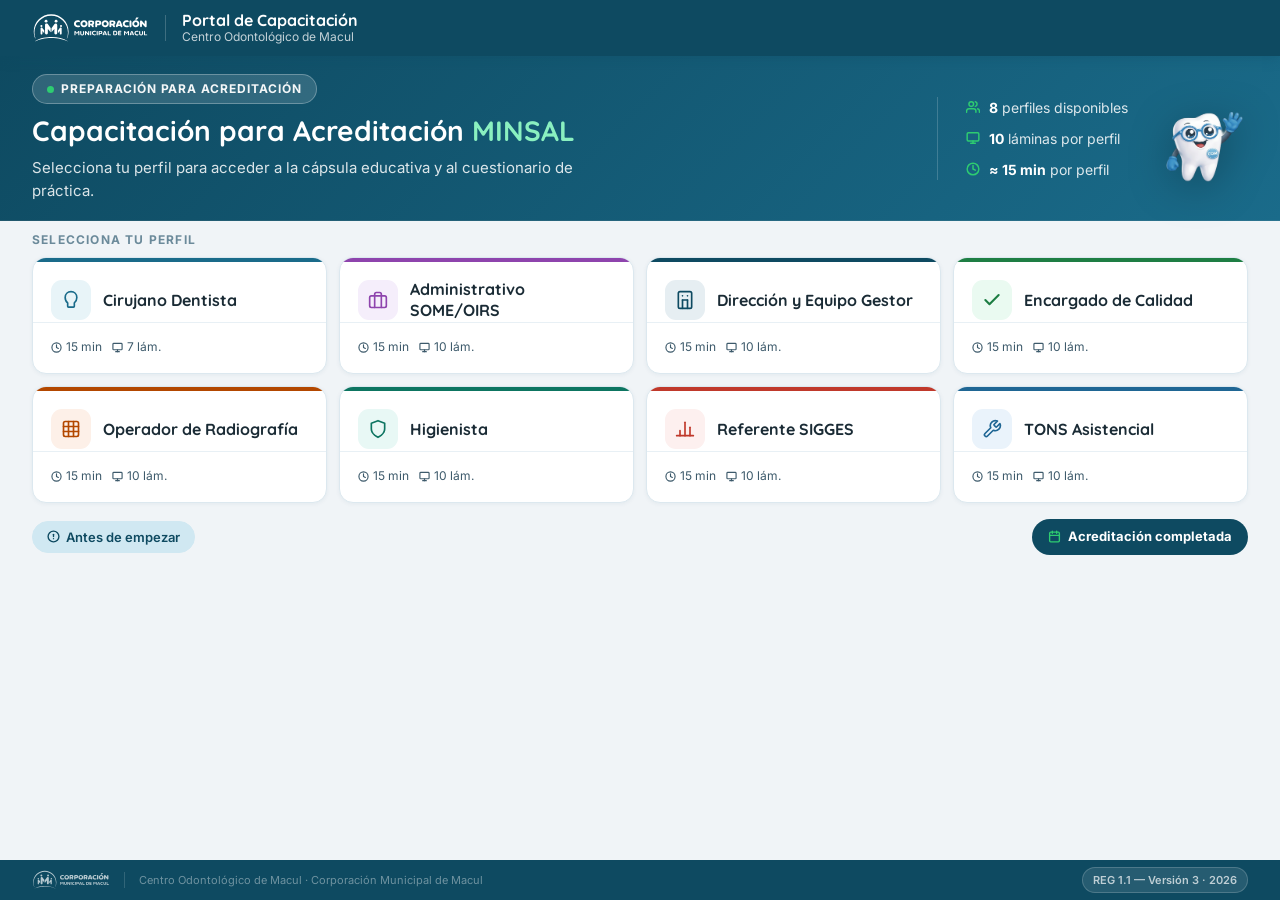
==== commit e311d8c9: "Eliminar pantalla intermedia de perfil y ajustar flujo de navegación - perfil.html eliminado; tarjet" ====
--- a/index.html
+++ b/index.html
@@ -551,8 +551,12 @@
     const prog = parseInt(localStorage.getItem(`progress_${perfil.id}`) || '0');
     const done = activo && (localStorage.getItem(`quiz_done_${perfil.id}`) === '1' || prog >= 100);
 
+    // Contar láminas reales (excluyendo tipo identificacion, igual que capsula.html)
+    const capsData = COM.capsulas[perfil.id];
+    const lamCount = capsData ? capsData.laminas.filter(l => l.tipo !== 'identificacion').length : 0;
+
     const card = document.createElement('a');
-    card.href = activo ? `perfil.html?id=${perfil.id}` : '#';
+    card.href = activo ? `capsula.html?id=${perfil.id}` : '#';
     card.dataset.perfilId = perfil.id;
     let cardClass = 'profile-card';
     if (enDesarrollo) cardClass += ' en-desarrollo';
@@ -579,8 +583,8 @@
             ${perfil.tiempo}
           </div>
           <div class="profile-meta-item">
-            <svg width="11" height="11" viewBox="0 0 24 24" fill="none" stroke="currentColor" stroke-width="2.5" stroke-linecap="round" stroke-linejoin="round"><circle cx="12" cy="12" r="10"/><line x1="12" y1="8" x2="12" y2="12"/><line x1="12" y1="16" x2="12.01" y2="16"/></svg>
-            ${perfil.preguntas} preg.
+            <svg width="11" height="11" viewBox="0 0 24 24" fill="none" stroke="currentColor" stroke-width="2.5" stroke-linecap="round" stroke-linejoin="round"><rect x="2" y="3" width="20" height="14" rx="2"/><line x1="8" y1="21" x2="16" y2="21"/><line x1="12" y1="17" x2="12" y2="21"/></svg>
+            ${lamCount} lám.
           </div>
           ${done ? `<div class="profile-meta-item" style="color:#1a7a44;font-weight:700">
             <svg width="11" height="11" viewBox="0 0 24 24" fill="none" stroke="currentColor" stroke-width="3" stroke-linecap="round" stroke-linejoin="round"><polyline points="20 6 9 17 4 12"/></svg>
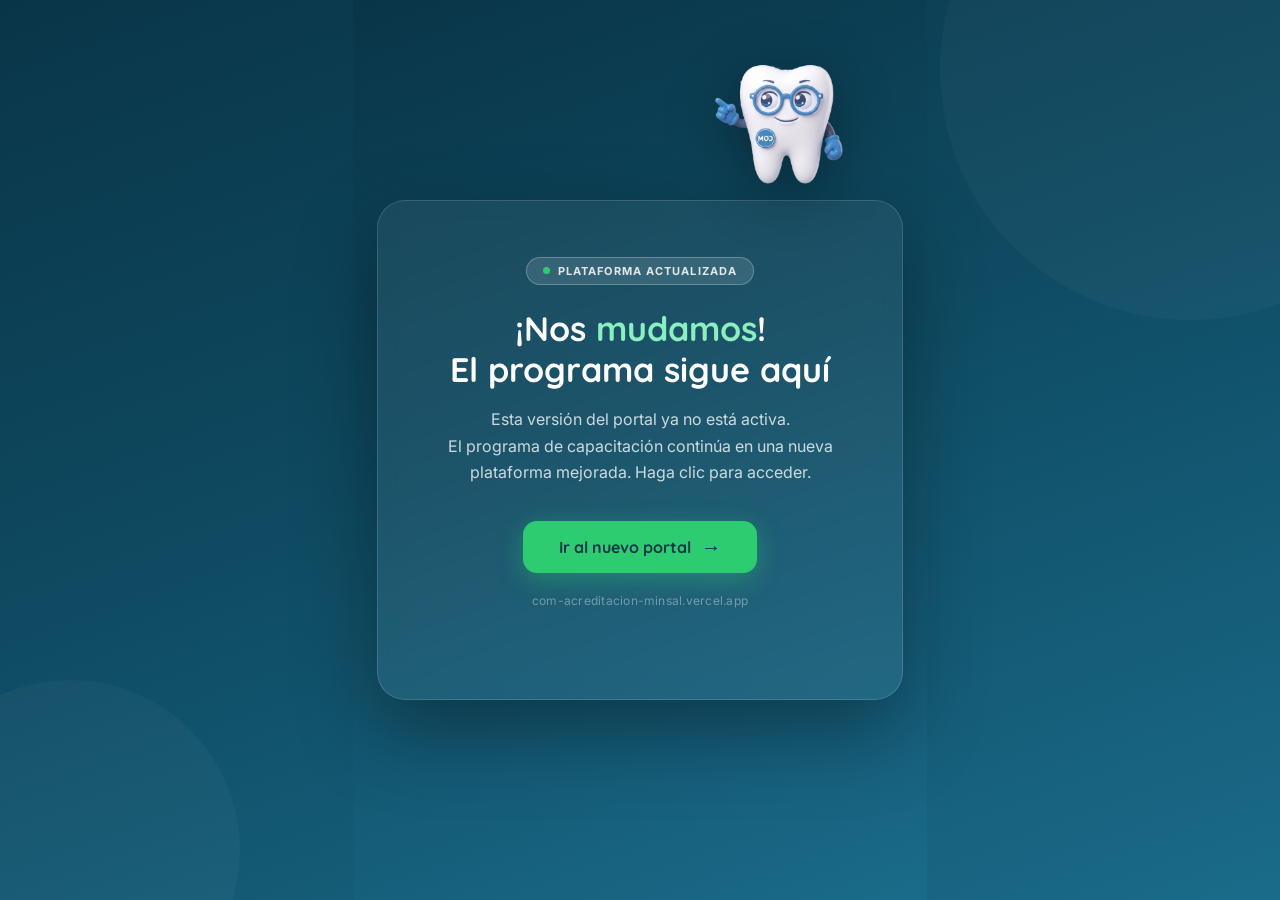
==== commit ead63b49: "feat: modo presentación en cápsula + actualiza portal index - capsula.html: agrega botón Presentació" ====
--- a/index.html
+++ b/index.html
@@ -4,763 +4,179 @@
   <meta charset="UTF-8" />
   <meta name="viewport" content="width=device-width, initial-scale=1.0" />
   <title>Portal de Capacitación — Centro Odontológico de Macul</title>
-  <link rel="stylesheet" href="com-styles.css" />
+  <link rel="preconnect" href="https://fonts.googleapis.com" />
+  <link rel="preconnect" href="https://fonts.gstatic.com" crossorigin />
+  <link href="https://fonts.googleapis.com/css2?family=Inter:wght@400;500;600;700&family=Quicksand:wght@600;700&display=swap" rel="stylesheet" />
   <style>
-    html, body { height: 100%; overflow: hidden; }
-    body { background: var(--bg); display: flex; flex-direction: column; }
+    *, *::before, *::after { box-sizing: border-box; margin: 0; padding: 0; }
 
-    /* ─── Header ─── */
-    .site-header {
-      background: var(--primary-dark); height: 56px; flex-shrink: 0;
-      display: flex; align-items: center; padding: 0 32px; gap: 16px;
-      box-shadow: 0 2px 12px rgba(14,74,97,0.3); z-index: 10;
-    }
-    .site-header-logo { display: flex; align-items: center; gap: 12px; text-decoration: none; }
-    .site-header-logo img { height: 30px; filter: brightness(0) invert(1); display: block; }
-    .hd { width: 1px; height: 26px; background: rgba(255,255,255,0.2); }
-    .site-header-titles { display: flex; flex-direction: column; gap: 1px; }
-    .site-header-main { font-family: var(--font-display); font-weight: 700; font-size: 16px; color: white; line-height: 1.1; }
-    .site-header-sub  { font-size: 12px; color: rgba(255,255,255,0.75); line-height: 1.2; }
-
-    /* ─── Intro band ─── */
-    .intro-band {
-      background: linear-gradient(135deg, var(--primary-dark) 0%, #1a6b8a 100%);
-      flex-shrink: 0;
-      padding: 16px 32px;
-      display: flex; align-items: center; gap: 28px;
-      border-bottom: 1px solid rgba(255,255,255,0.08);
-    }
-    .intro-band-text { flex: 1; }
-    .intro-band-eyebrow {
-      display: inline-flex; align-items: center; gap: 7px;
-      background: rgba(255,255,255,0.14); border: 1px solid rgba(255,255,255,0.28);
-      border-radius: 100px; padding: 5px 14px;
-      font-size: 12px; font-weight: 700; letter-spacing: 0.08em;
-      text-transform: uppercase; color: rgba(255,255,255,0.95);
-      margin-bottom: 10px;
-    }
-    .intro-band-dot {
-      width: 7px; height: 7px; border-radius: 50%; background: var(--accent);
-      animation: pulse 2s ease-in-out infinite;
-    }
-    @keyframes pulse { 0%,100%{opacity:1;transform:scale(1)} 50%{opacity:0.5;transform:scale(0.8)} }
-    .intro-band-title {
-      font-family: var(--font-display); font-size: 28px; font-weight: 700;
-      color: white; line-height: 1.2; margin-bottom: 8px;
-    }
-    .intro-band-title span { color: #8af0c0; }
-    .intro-band-desc {
-      font-size: 15px; color: rgba(255,255,255,0.85); line-height: 1.55; max-width: 560px;
-    }
-    .intro-band-mascot {
-      flex-shrink: 0; display: flex; align-items: flex-end;
-    }
-    .intro-band-mascot img {
-      height: 100px; width: auto;
-      filter: drop-shadow(0 8px 20px rgba(0,0,0,0.25));
-    }
-    .intro-band-stats {
-      flex-shrink: 0;
-      display: flex; flex-direction: column; gap: 10px;
-      padding-left: 28px; border-left: 1px solid rgba(255,255,255,0.18);
-    }
-    .intro-stat {
-      display: flex; align-items: center; gap: 9px;
-      font-size: 14px; color: rgba(255,255,255,0.85);
-    }
-    .intro-stat svg { color: var(--accent); flex-shrink: 0; }
-    .intro-stat strong { color: white; font-weight: 700; }
-
-    /* ─── Profiles section ─── */
-    .profiles-section {
-      flex: 1; min-height: 0;
-      padding: 10px 32px 8px;
-      display: flex; flex-direction: column; gap: 8px;
-    }
-    .profiles-label {
-      font-size: 12px; font-weight: 700; letter-spacing: 0.1em;
-      text-transform: uppercase; color: var(--text-muted); flex-shrink: 0;
-    }
-    .profiles-grid {
-      display: grid;
-      grid-template-columns: repeat(4, 1fr);
-      grid-template-rows: repeat(2, auto);
-      gap: 10px; align-content: start;
+    :root {
+      --primary: #1a6b8a;
+      --primary-dark: #0e4a61;
+      --accent: #2ecc71;
+      --font-body: 'Inter', sans-serif;
+      --font-display: 'Quicksand', sans-serif;
     }
 
-    .profiles-grid {
-      display: grid;
-      grid-template-columns: repeat(4, 1fr);
-      grid-template-rows: repeat(2, auto);
-      gap: 10px; align-content: start;
-      align-items: stretch;
+    html, body {
+      height: 100%;
+      font-family: var(--font-body);
+      background: linear-gradient(160deg, #0a3548 0%, #0e4a61 45%, #1a6b8a 100%);
+      display: flex;
+      align-items: center;
+      justify-content: center;
+      min-height: 100dvh;
+      padding: 24px;
     }
 
-    /* ─── Profile Card ─── */
-    .profile-card {
-      background: white; border-radius: 14px;
-      border: 1.5px solid var(--border);
-      overflow: hidden; cursor: pointer;
-      transition: all 0.2s ease; text-decoration: none;
-      display: flex; flex-direction: column;
-      box-shadow: 0 1px 4px rgba(14,74,97,0.06);
+    .card {
+      background: rgba(255,255,255,0.06);
+      border: 1px solid rgba(255,255,255,0.14);
+      border-radius: 28px;
+      padding: 56px 52px 52px;
+      max-width: 580px;
+      width: 100%;
+      text-align: center;
+      backdrop-filter: blur(12px);
+      box-shadow: 0 32px 80px rgba(0,0,0,0.35);
       position: relative;
     }
-    .profile-card:hover {
-      transform: translateY(-4px);
-      box-shadow: 0 12px 30px rgba(14,74,97,0.15);
-    }
-    .profile-card.proximamente {
-      opacity: 0.65;
-      cursor: not-allowed;
+
+    /* mascota */
+    .mascot-wrap {
+      display: flex;
+      justify-content: flex-end;
+      align-items: flex-end;
+      position: absolute;
+      right: 40px;
+      bottom: 100%;
       pointer-events: none;
     }
-    .profile-card.proximamente:hover {
-      transform: none;
-      box-shadow: 0 1px 4px rgba(14,74,97,0.06);
+    .mascot-wrap img {
+      height: 180px;
+      width: auto;
+      filter: drop-shadow(0 12px 28px rgba(0,0,0,0.35));
+      transform: scaleX(-1); /* apunta hacia adentro de la tarjeta */
     }
-    .proximamente-badge {
-      position: absolute;
-      top: 10px; right: 10px;
-      background: #4A5568;
+
+    /* badge */
+    .badge {
+      display: inline-flex;
+      align-items: center;
+      gap: 8px;
+      background: rgba(255,255,255,0.12);
+      border: 1px solid rgba(255,255,255,0.25);
+      border-radius: 100px;
+      padding: 6px 16px;
+      font-size: 11px;
+      font-weight: 700;
+      letter-spacing: 0.1em;
+      text-transform: uppercase;
+      color: rgba(255,255,255,0.85);
+      margin-bottom: 24px;
+    }
+    .badge-dot {
+      width: 7px; height: 7px;
+      border-radius: 50%;
+      background: var(--accent);
+    }
+
+    h1 {
+      font-family: var(--font-display);
+      font-size: clamp(26px, 5vw, 34px);
+      font-weight: 700;
       color: white;
-      font-size: 11px; font-weight: 600;
-      padding: 5px 11px;
-      border-radius: 100px;
+      line-height: 1.2;
+      margin-bottom: 16px;
+    }
+    h1 span { color: #8af0c0; }
+
+    p {
+      font-size: 16px;
+      color: rgba(255,255,255,0.78);
+      line-height: 1.65;
+      max-width: 420px;
+      margin: 0 auto 36px;
+    }
+
+    /* botón principal */
+    .btn-primary {
+      display: inline-flex;
+      align-items: center;
+      gap: 10px;
+      background: var(--accent);
+      color: #0a3548;
+      font-family: var(--font-display);
+      font-weight: 700;
+      font-size: 16px;
+      text-decoration: none;
+      padding: 16px 36px;
+      border-radius: 14px;
+      transition: transform 0.15s ease, box-shadow 0.15s ease, background 0.15s ease;
+      box-shadow: 0 6px 24px rgba(46,204,113,0.4);
+    }
+    .btn-primary:hover {
+      background: #27ae60;
+      transform: translateY(-2px);
+      box-shadow: 0 10px 32px rgba(46,204,113,0.5);
+    }
+    .btn-primary:active { transform: translateY(0); }
+
+    .arrow {
+      font-size: 20px;
+      line-height: 1;
+    }
+
+    /* url visible */
+    .url-hint {
+      margin-top: 18px;
+      font-size: 12px;
+      color: rgba(255,255,255,0.38);
       letter-spacing: 0.02em;
-      z-index: 2;
     }
-    .profile-card.en-desarrollo {
-      opacity: 1;
-      cursor: not-allowed;
+
+    /* decoración de fondo */
+    .bg-circle {
+      position: fixed;
+      border-radius: 50%;
+      background: rgba(255,255,255,0.03);
       pointer-events: none;
     }
-    .profile-card.en-desarrollo:hover {
-      transform: none;
-      box-shadow: 0 1px 4px rgba(14,74,97,0.06);
-    }
-    .en-desarrollo-badge {
-      background: #DBEAFE;
-      color: #1E5A8E;
-    }
-    .profile-card:hover .profile-card-name { color: var(--primary-dark); }
-    .profile-card:hover .profile-arrow { opacity: 1; transform: translateX(0); }
-    .profile-card-bar { height: 4px; width: 100%; flex-shrink: 0; }
-    .profile-card-top {
-      padding: 14px 16px 0;
-      display: flex; align-items: center; gap: 12px; flex-shrink: 0;
-    }
-    .profile-card-icon {
-      width: 40px; height: 40px; border-radius: 11px;
-      display: flex; align-items: center; justify-content: center; flex-shrink: 0;
-    }
-    .profile-card-icon svg { width: 20px; height: 20px; }
-    .profile-card-name {
-      font-family: var(--font-display); font-size: 16px; font-weight: 700;
-      color: var(--text); line-height: 1.3;
-      transition: color 0.18s ease;
-      min-height: 44px; display: flex; align-items: center;
-    }
-    .profile-card:focus-visible {
-      outline: 3px solid var(--primary);
-      outline-offset: 3px;
-    }
-    .profile-card-footer {
-      display: flex; align-items: center; justify-content: space-between;
-      padding: 10px 16px 12px; border-top: 1px solid var(--surface);
-      margin-top: auto;
-    }
-    .profile-meta { display: flex; align-items: center; gap: 10px; flex-wrap: wrap; }
-    .profile-meta-item {
-      display: flex; align-items: center; gap: 4px;
-      font-size: 12px; color: var(--text-mid);
-    }
-    .profile-arrow {
-      width: 26px; height: 26px; border-radius: 50%;
-      display: flex; align-items: center; justify-content: center;
-      opacity: 0; transform: translateX(-6px);
-      transition: all 0.2s ease; flex-shrink: 0;
-    }
-    .profile-arrow svg { width: 13px; height: 13px; color: white; }
-
-    /* ─── Profiles footer ─── */
-    .profiles-footer {
-      display: flex; align-items: center; justify-content: space-between;
-      flex-shrink: 0; padding-top: 8px;
-    }
-    .profiles-footer-msg {
-      display: flex; align-items: center; gap: 8px;
-      font-size: 14px; color: var(--primary-dark); font-weight: 600;
-      background: var(--primary-light); border-radius: 100px;
-      padding: 8px 16px;
-    }
-    .countdown-badge {
-      display: flex; align-items: center; gap: 7px;
-      background: var(--primary-dark); color: white;
-      border-radius: 100px; padding: 8px 16px;
-      font-size: 13px; font-weight: 700;
-    }
-    .countdown-badge svg { color: var(--accent); flex-shrink: 0; }
-
-    /* ─── Footer ─── */
-    .site-footer {
-      background: var(--primary-dark); height: 40px; flex-shrink: 0;
-      display: flex; align-items: center; padding: 0 32px; gap: 14px;
-    }
-    .site-footer img { height: 20px; filter: brightness(0) invert(1); opacity: 0.7; display: block; }
-    .site-footer-div { width: 1px; height: 16px; background: rgba(255,255,255,0.15); }
-    .site-footer-text { font-size: 11px; color: rgba(255,255,255,0.4); }
-    .site-footer-badge {
-      margin-left: auto; background: rgba(255,255,255,0.10);
-      border: 1px solid rgba(255,255,255,0.18); border-radius: 100px;
-      padding: 4px 10px; font-size: 11px; font-weight: 600;
-      color: rgba(255,255,255,0.7);
-    }
-
-    /* ─── Modal "Antes de empezar" ─── */
-    .antes-overlay {
-      position: fixed; inset: 0; z-index: 2000;
-      background: rgba(14,74,97,0.48);
-      backdrop-filter: blur(4px);
-      display: flex; align-items: center; justify-content: center;
-      padding: 24px;
-      opacity: 0; pointer-events: none;
-      transition: opacity 0.22s ease;
-    }
-    .antes-overlay.open { opacity: 1; pointer-events: all; }
-    .antes-panel {
-      background: white; border-radius: 20px;
-      width: 100%; max-width: 680px;
-      box-shadow: 0 24px 64px rgba(14,74,97,0.22);
-      display: flex; flex-direction: column;
-      transform: translateY(20px);
-      transition: transform 0.22s ease;
-      overflow: hidden;
-    }
-    .antes-overlay.open .antes-panel { transform: translateY(0); }
-    .antes-header {
-      background: var(--primary-dark); padding: 20px 28px;
-      display: flex; align-items: center; gap: 14px;
-    }
-    .antes-header-icon {
-      width: 40px; height: 40px; border-radius: 10px;
-      background: rgba(255,255,255,0.15);
-      display: flex; align-items: center; justify-content: center;
-      flex-shrink: 0; font-size: 20px;
-    }
-    .antes-header-texts { flex: 1; }
-    .antes-header-title {
-      font-family: var(--font-display); font-size: 18px;
-      font-weight: 700; color: white; line-height: 1.1;
-    }
-    .antes-header-sub { font-size: 13px; color: rgba(255,255,255,0.7); margin-top: 2px; }
-    .antes-close {
-      width: 32px; height: 32px; border-radius: 50%;
-      background: rgba(255,255,255,0.12); color: rgba(255,255,255,0.85);
-      display: flex; align-items: center; justify-content: center;
-      font-size: 18px; cursor: pointer; flex-shrink: 0;
-      border: none; transition: background 0.15s ease;
-    }
-    .antes-close:hover { background: rgba(255,255,255,0.25); }
-    .antes-body {
-      padding: 20px 24px; display: flex; flex-direction: column; gap: 0;
-    }
-    .antes-item {
-      display: flex; align-items: flex-start; gap: 16px; padding: 13px 0;
-    }
-    .antes-item + .antes-item { border-top: 1px solid var(--border); }
-    .antes-item-icon { font-size: 40px; line-height: 1; flex-shrink: 0; width: 52px; text-align: center; }
-    .antes-item-label { font-size: 15px; font-weight: 700; color: var(--text); margin-bottom: 4px; line-height: 1.3; }
-    .antes-item-desc { font-size: 14px; color: var(--text-mid); line-height: 1.5; }
-    .antes-divider { height: 1px; background: var(--border); margin: 4px 0; }
-    .antes-rule {
-      display: flex; align-items: flex-start; gap: 14px; padding: 9px 0;
-    }
-    .antes-rule-icon { font-size: 26px; flex-shrink: 0; width: 38px; text-align: center; padding-top: 1px; }
-    .antes-rule-text { font-size: 14px; color: var(--text); line-height: 1.45; padding-top: 3px; }
-    .antes-footer {
-      padding: 16px 24px; border-top: 1px solid var(--border);
-      display: flex; align-items: center; justify-content: flex-end;
-    }
-    /* Botón disparador en footer de perfiles */
-    .btn-antes-trigger {
-      display: inline-flex; align-items: center; gap: 6px;
-      padding: 7px 14px; border-radius: 100px;
-      font-size: 13px; font-weight: 600;
-      background: var(--primary-light); color: var(--primary-dark);
-      border: 1px solid var(--primary-light); cursor: pointer;
-      transition: all 0.18s ease;
-    }
-    .btn-antes-trigger:hover { background: #c2dcea; border-color: var(--primary); }
-    @media (max-width: 560px) {
-      .antes-body { padding: 14px 16px; }
-      .antes-header { padding: 16px; }
-      .antes-footer { padding: 12px 16px; }
-      .antes-item-icon { font-size: 32px; width: 42px; }
-    }
-
-    /* ─── Responsive ─── */
-    @media (min-width: 769px) and (max-width: 1024px) {
-      .profiles-grid { grid-template-columns: repeat(3, 1fr); }
-      .intro-band-mascot img { height: 80px; }
-      .intro-band-title { font-size: 24px; }
-    }
-    @media (max-width: 768px) {
-      html, body { overflow: auto; }
-      .site-header { padding: 0 16px; gap: 10px; }
-      .intro-band {
-        flex-wrap: wrap; padding: 16px; gap: 14px;
-      }
-      .intro-band-title { font-size: 22px; }
-      .intro-band-stats { padding-left: 0; border-left: none; flex-direction: row; flex-wrap: wrap; gap: 14px; }
-      .intro-band-mascot { display: none; }
-      .profiles-section { padding: 16px; }
-      .profiles-grid { grid-template-columns: 1fr; gap: 12px; }
-      .profiles-footer { flex-wrap: wrap; gap: 10px; }
-      .site-footer { padding: 0 16px; height: auto; padding: 8px 16px; flex-wrap: wrap; }
-      .site-footer-text { font-size: 11px; }
-    }
+    .bg-circle-1 { width: 500px; height: 500px; top: -180px; right: -160px; }
+    .bg-circle-2 { width: 340px; height: 340px; bottom: -120px; left: -100px; }
   </style>
 </head>
 <body>
 
-<!-- ═══════════════════════════════
-     TWEAKS PANEL
-════════════════════════════════ -->
-<div id="tweaks-panel" style="
-  display:none; position:fixed; bottom:24px; right:24px; z-index:9999;
-  background:white; border-radius:16px; box-shadow:0 8px 32px rgba(14,74,97,0.18);
-  border:1.5px solid var(--border); width:280px; overflow:hidden;
-  font-family:var(--font-body);
-">
-  <div style="background:var(--primary-dark);padding:12px 16px;display:flex;align-items:center;justify-content:space-between;">
-    <span style="font-family:var(--font-display);font-weight:700;font-size:14px;color:white;">Tweaks</span>
-    <button onclick="closeTweaks()" style="background:rgba(255,255,255,0.15);border:none;border-radius:6px;color:white;cursor:pointer;width:24px;height:24px;font-size:16px;display:flex;align-items:center;justify-content:center;">×</button>
-  </div>
-  <div style="padding:16px;display:flex;flex-direction:column;gap:16px;">
+  <div class="bg-circle bg-circle-1"></div>
+  <div class="bg-circle bg-circle-2"></div>
 
-    <!-- Densidad -->
-    <div>
-      <div style="font-size:11px;font-weight:700;letter-spacing:0.08em;text-transform:uppercase;color:var(--text-muted);margin-bottom:8px;">Densidad visual</div>
-      <div style="display:flex;gap:6px;">
-        <button class="tw-btn" onclick="setDensity('compact')" data-density="compact">Compacto</button>
-        <button class="tw-btn" onclick="setDensity('normal')" data-density="normal">Normal</button>
-        <button class="tw-btn" onclick="setDensity('airy')" data-density="airy">Amplio</button>
-      </div>
+  <div class="card">
+
+    <div class="mascot-wrap">
+      <img src="assets/images/poses-clean/dr-com-explicando.png" alt="Dr. COM" />
     </div>
 
-    <!-- Paleta tarjetas -->
-    <div>
-      <div style="font-size:11px;font-weight:700;letter-spacing:0.08em;text-transform:uppercase;color:var(--text-muted);margin-bottom:8px;">Estilo de tarjetas</div>
-      <div style="display:flex;gap:6px;">
-        <button class="tw-btn" onclick="setCardStyle('color')" data-cardstyle="color">Por perfil</button>
-        <button class="tw-btn" onclick="setCardStyle('mono')" data-cardstyle="mono">Monocromático</button>
-        <button class="tw-btn" onclick="setCardStyle('bold')" data-cardstyle="bold">Bold</button>
-      </div>
+    <div class="badge">
+      <span class="badge-dot"></span>
+      Plataforma actualizada
     </div>
 
-    <!-- Fecha acreditación -->
-    <div>
-      <div style="font-size:11px;font-weight:700;letter-spacing:0.08em;text-transform:uppercase;color:var(--text-muted);margin-bottom:8px;">Fecha de acreditación</div>
-      <input type="date" id="tw-date" style="
-        width:100%;padding:8px 12px;border-radius:8px;
-        border:1.5px solid var(--border);font-size:13px;
-        font-family:var(--font-body);outline:none;color:var(--text);
-        transition:border-color 0.18s;
-      " oninput="setAcredDate(this.value)" />
-    </div>
+    <h1>¡Nos <span>mudamos</span>!<br>El programa sigue aquí</h1>
+
+    <p>
+      Esta versión del portal ya no está activa.<br>
+      El programa de capacitación continúa en una nueva plataforma mejorada. Haga clic para acceder.
+    </p>
+
+    <a href="https://com-acreditacion-minsal.vercel.app/" class="btn-primary">
+      Ir al nuevo portal
+      <span class="arrow">→</span>
+    </a>
+
+    <p class="url-hint">com-acreditacion-minsal.vercel.app</p>
 
   </div>
-</div>
 
-<style>
-.tw-btn {
-  flex:1; padding:7px 6px; border-radius:8px;
-  border:1.5px solid var(--border); background:white;
-  font-size:12px; font-weight:600; color:var(--text-mid);
-  cursor:pointer; font-family:var(--font-body);
-  transition:all 0.15s ease;
-}
-.tw-btn:hover { background:var(--surface); }
-.tw-btn.active {
-  background:var(--primary-dark); color:white;
-  border-color:var(--primary-dark);
-}
-</style>
-
-<!-- ═══ Modal: Antes de empezar ═══ -->
-<div id="modal-antes" class="antes-overlay" role="dialog" aria-modal="true" aria-labelledby="antes-title">
-  <div class="antes-panel">
-
-    <div class="antes-header">
-      <div class="antes-header-icon">📋</div>
-      <div class="antes-header-texts">
-        <div class="antes-header-title" id="antes-title">Antes de empezar</div>
-        <div class="antes-header-sub">Guía de presentación y marco normativo común</div>
-      </div>
-      <button class="antes-close" onclick="cerrarAntes(false)" aria-label="Cerrar">×</button>
-    </div>
-
-    <div class="antes-body">
-
-      <!-- ¿Qué es? -->
-      <div class="antes-item">
-        <div class="antes-item-icon">🏛️</div>
-        <div>
-          <div class="antes-item-label">¿Qué es?</div>
-          <div class="antes-item-desc">Una visita para confirmar que trabajamos con estándares de calidad. No es un examen.</div>
-        </div>
-      </div>
-
-      <!-- Cómo presentarse -->
-      <div class="antes-item">
-        <div class="antes-item-icon">👤</div>
-        <div>
-          <div class="antes-item-label">Cómo presentarse</div>
-          <div class="antes-item-desc">Nombre · RUT · <strong id="antes-perfil-nombre" style="color:var(--primary-dark)">su rol en el COM</strong></div>
-        </div>
-      </div>
-
-      <div class="antes-divider"></div>
-
-      <!-- Dos -->
-      <div class="antes-rule">
-        <div class="antes-rule-icon">✅</div>
-        <div class="antes-rule-text">Responda solo lo que le preguntan. Menos es más.</div>
-      </div>
-      <div class="antes-rule">
-        <div class="antes-rule-icon">✅</div>
-        <div class="antes-rule-text">Si se equivoca, corríjase y siga adelante.</div>
-      </div>
-
-      <div class="antes-divider"></div>
-
-      <!-- Don'ts -->
-      <div class="antes-rule">
-        <div class="antes-rule-icon">❌</div>
-        <div class="antes-rule-text">No comente casos de pacientes fuera del contexto formal.</div>
-      </div>
-      <div class="antes-rule">
-        <div class="antes-rule-icon">❌</div>
-        <div class="antes-rule-text">No comparta su clave de RAYEN u otros sistemas.</div>
-      </div>
-      <div class="antes-rule">
-        <div class="antes-rule-icon">❌</div>
-        <div class="antes-rule-text">No fotografíe pantallas con su celular personal.</div>
-      </div>
-
-    </div>
-
-    <div class="antes-footer">
-      <button class="btn btn-primary" onclick="cerrarAntes(true)">
-        Ir a mi cápsula
-        <svg width="14" height="14" viewBox="0 0 24 24" fill="none" stroke="currentColor" stroke-width="2.5" stroke-linecap="round" stroke-linejoin="round"><polyline points="9 18 15 12 9 6"/></svg>
-      </button>
-    </div>
-
-  </div>
-</div>
-
-<!-- Header -->
-<header class="site-header">
-  <a href="index.html" class="site-header-logo">
-    <img src="assets/images/corpo-macul-blanco.svg" alt="Corporación Municipal de Macul" />
-  </a>
-  <div class="hd"></div>
-  <div class="site-header-titles">
-    <span class="site-header-main">Portal de Capacitación</span>
-    <span class="site-header-sub">Centro Odontológico de Macul</span>
-  </div>
-</header>
-
-<!-- Intro band -->
-<div class="intro-band">
-  <div class="intro-band-text">
-    <div class="intro-band-eyebrow">
-      <div class="intro-band-dot"></div>
-      Preparación para Acreditación
-    </div>
-    <h1 class="intro-band-title">Capacitación para Acreditación <span>MINSAL</span></h1>
-    <p class="intro-band-desc">Selecciona tu perfil para acceder a la cápsula educativa y al cuestionario de práctica.</p>
-  </div>
-  <div class="intro-band-stats">
-    <div class="intro-stat">
-      <svg width="14" height="14" viewBox="0 0 24 24" fill="none" stroke="currentColor" stroke-width="2.5" stroke-linecap="round" stroke-linejoin="round"><path d="M17 21v-2a4 4 0 00-4-4H5a4 4 0 00-4 4v2"/><circle cx="9" cy="7" r="4"/><path d="M23 21v-2a4 4 0 00-3-3.87"/><path d="M16 3.13a4 4 0 010 7.75"/></svg>
-      <span><strong>8</strong> perfiles disponibles</span>
-    </div>
-    <div class="intro-stat">
-      <svg width="14" height="14" viewBox="0 0 24 24" fill="none" stroke="currentColor" stroke-width="2.5" stroke-linecap="round" stroke-linejoin="round"><rect x="2" y="3" width="20" height="14" rx="2"/><line x1="8" y1="21" x2="16" y2="21"/><line x1="12" y1="17" x2="12" y2="21"/></svg>
-      <span><strong>10</strong> láminas por perfil</span>
-    </div>
-    <div class="intro-stat">
-      <svg width="14" height="14" viewBox="0 0 24 24" fill="none" stroke="currentColor" stroke-width="2.5" stroke-linecap="round" stroke-linejoin="round"><circle cx="12" cy="12" r="10"/><polyline points="12 6 12 12 16 14"/></svg>
-      <span><strong>≈ 15 min</strong> por perfil</span>
-    </div>
-  </div>
-  <div class="intro-band-mascot">
-    <img src="assets/images/muela_saludo.png" alt="Dr. Com" />
-  </div>
-</div>
-
-<!-- Profiles -->
-<div class="profiles-section">
-  <div class="profiles-label">Selecciona tu perfil</div>
-  <div class="profiles-grid" id="profiles-grid"></div>
-  <div class="profiles-footer">
-    <button class="btn-antes-trigger" onclick="abrirAntes()">
-      <svg width="13" height="13" viewBox="0 0 24 24" fill="none" stroke="currentColor" stroke-width="2.5" stroke-linecap="round" stroke-linejoin="round"><circle cx="12" cy="12" r="10"/><line x1="12" y1="8" x2="12" y2="12"/><line x1="12" y1="16" x2="12.01" y2="16"/></svg>
-      Antes de empezar
-    </button>
-    <div class="countdown-badge" id="countdown-badge">
-      <svg width="13" height="13" viewBox="0 0 24 24" fill="none" stroke="currentColor" stroke-width="2.5" stroke-linecap="round" stroke-linejoin="round"><rect x="3" y="4" width="18" height="18" rx="2"/><line x1="16" y1="2" x2="16" y2="6"/><line x1="8" y1="2" x2="8" y2="6"/><line x1="3" y1="10" x2="21" y2="10"/></svg>
-      <span id="countdown-text">Calculando fecha...</span>
-    </div>
-  </div>
-</div>
-
-<!-- Footer -->
-<footer class="site-footer">
-  <img src="assets/images/corpo-macul-blanco.svg" alt="Corporación Municipal de Macul" />
-  <div class="site-footer-div"></div>
-  <span class="site-footer-text">Centro Odontológico de Macul · Corporación Municipal de Macul</span>
-  <div class="site-footer-badge">REG 1.1 — Versión 3 · 2026</div>
-</footer>
-
-<script src="com-data.js"></script>
-<script>
-  const icons = {
-    tooth:    `<svg viewBox="0 0 24 24" fill="none" stroke="currentColor" stroke-width="2" stroke-linecap="round" stroke-linejoin="round"><path d="M12 2C8 2 5 5 5 9c0 2.5 1 5 3 6.5v4a1 1 0 001 1h6a1 1 0 001-1v-4c2-1.5 3-4 3-6.5 0-4-3-7-7-7z"/></svg>`,
-    tools:    `<svg viewBox="0 0 24 24" fill="none" stroke="currentColor" stroke-width="2" stroke-linecap="round" stroke-linejoin="round"><path d="M14.7 6.3a1 1 0 000 1.4l1.6 1.6a1 1 0 001.4 0l3.77-3.77a6 6 0 01-7.94 7.94l-6.91 6.91a2.12 2.12 0 01-3-3l6.91-6.91a6 6 0 017.94-7.94l-3.76 3.76z"/></svg>`,
-    shield:   `<svg viewBox="0 0 24 24" fill="none" stroke="currentColor" stroke-width="2" stroke-linecap="round" stroke-linejoin="round"><path d="M12 22s8-4 8-10V5l-8-3-8 3v7c0 6 8 10 8 10z"/></svg>`,
-    desk:     `<svg viewBox="0 0 24 24" fill="none" stroke="currentColor" stroke-width="2" stroke-linecap="round" stroke-linejoin="round"><rect x="2" y="7" width="20" height="14" rx="2"/><path d="M16 21V5a2 2 0 00-2-2h-4a2 2 0 00-2 2v16"/></svg>`,
-    xray:     `<svg viewBox="0 0 24 24" fill="none" stroke="currentColor" stroke-width="2" stroke-linecap="round" stroke-linejoin="round"><rect x="3" y="3" width="18" height="18" rx="2"/><line x1="9" y1="3" x2="9" y2="21"/><line x1="15" y1="3" x2="15" y2="21"/><line x1="3" y1="9" x2="21" y2="9"/><line x1="3" y1="15" x2="21" y2="15"/></svg>`,
-    check:    `<svg viewBox="0 0 24 24" fill="none" stroke="currentColor" stroke-width="2.5" stroke-linecap="round" stroke-linejoin="round"><polyline points="20 6 9 17 4 12"/></svg>`,
-    chart:    `<svg viewBox="0 0 24 24" fill="none" stroke="currentColor" stroke-width="2" stroke-linecap="round" stroke-linejoin="round"><line x1="18" y1="20" x2="18" y2="10"/><line x1="12" y1="20" x2="12" y2="4"/><line x1="6" y1="20" x2="6" y2="14"/><line x1="2" y1="20" x2="22" y2="20"/></svg>`,
-    building: `<svg viewBox="0 0 24 24" fill="none" stroke="currentColor" stroke-width="2" stroke-linecap="round" stroke-linejoin="round"><rect x="4" y="2" width="16" height="20" rx="2"/><line x1="9" y1="22" x2="9" y2="12"/><line x1="15" y1="22" x2="15" y2="12"/><line x1="9" y1="7" x2="9.01" y2="7"/><line x1="15" y1="7" x2="15.01" y2="7"/><line x1="9" y1="12" x2="15" y2="12"/></svg>`,
-  };
-
-  const grid = document.getElementById('profiles-grid');
-
-  const ORDEN_PERFILES = ['dentista', 'administrativo', 'direccion', 'calidad', 'radiografia', 'higienista', 'sigges', 'tecnico'];
-
-  ORDEN_PERFILES.forEach(perfilId => {
-    const perfil = COM.perfiles.find(p => p.id === perfilId);
-    if (!perfil) return;
-    const activo = true;
-    const enDesarrollo = false;
-    const prog = parseInt(localStorage.getItem(`progress_${perfil.id}`) || '0');
-    const done = activo && (localStorage.getItem(`quiz_done_${perfil.id}`) === '1' || prog >= 100);
-
-    // Contar láminas reales (excluyendo tipo identificacion, igual que capsula.html)
-    const capsData = COM.capsulas[perfil.id];
-    const lamCount = capsData ? capsData.laminas.filter(l => l.tipo !== 'identificacion').length : 0;
-
-    const card = document.createElement('a');
-    card.href = activo ? `capsula.html?id=${perfil.id}` : '#';
-    card.dataset.perfilId = perfil.id;
-    let cardClass = 'profile-card';
-    if (enDesarrollo) cardClass += ' en-desarrollo';
-    else if (!activo) cardClass += ' proximamente';
-    card.className = cardClass;
-
-    let badge = '';
-    if (enDesarrollo) badge = '<div class="proximamente-badge en-desarrollo-badge">En desarrollo</div>';
-    else if (!activo) badge = '<div class="proximamente-badge">Próximamente</div>';
-
-    card.innerHTML = `
-      ${badge}
-      <div class="profile-card-bar" style="background:${perfil.color}"></div>
-      <div class="profile-card-top">
-        <div class="profile-card-icon" style="background:${perfil.colorLight};color:${perfil.color}">
-          ${icons[perfil.icon]}
-        </div>
-        <div class="profile-card-name">${perfil.nombre}</div>
-      </div>
-      <div class="profile-card-footer">
-        <div class="profile-meta">
-          <div class="profile-meta-item">
-            <svg width="11" height="11" viewBox="0 0 24 24" fill="none" stroke="currentColor" stroke-width="2.5" stroke-linecap="round" stroke-linejoin="round"><circle cx="12" cy="12" r="10"/><polyline points="12 6 12 12 16 14"/></svg>
-            ${perfil.tiempo}
-          </div>
-          <div class="profile-meta-item">
-            <svg width="11" height="11" viewBox="0 0 24 24" fill="none" stroke="currentColor" stroke-width="2.5" stroke-linecap="round" stroke-linejoin="round"><rect x="2" y="3" width="20" height="14" rx="2"/><line x1="8" y1="21" x2="16" y2="21"/><line x1="12" y1="17" x2="12" y2="21"/></svg>
-            ${lamCount} lám.
-          </div>
-          ${done ? `<div class="profile-meta-item" style="color:#1a7a44;font-weight:700">
-            <svg width="11" height="11" viewBox="0 0 24 24" fill="none" stroke="currentColor" stroke-width="3" stroke-linecap="round" stroke-linejoin="round"><polyline points="20 6 9 17 4 12"/></svg>
-            Completado
-          </div>` : ''}
-        </div>
-        <div class="profile-arrow" style="background:${perfil.color}">
-          <svg viewBox="0 0 24 24" fill="none" stroke="currentColor" stroke-width="2.5" stroke-linecap="round" stroke-linejoin="round"><polyline points="9 18 15 12 9 6"/></svg>
-        </div>
-      </div>
-    `;
-    if (done) card.style.borderColor = '#abebc6';
-    grid.appendChild(card);
-  });
-
-  // ── Contador de días para acreditación ──
-  const ACRED_DATE = new Date((COM.fechaAcreditacion || '2026-06-02') + 'T00:00:00');
-  const today = new Date();
-  today.setHours(0,0,0,0);
-  const diff = Math.ceil((ACRED_DATE - today) / (1000 * 60 * 60 * 24));
-  const txt = document.getElementById('countdown-text');
-  if (diff > 0) {
-    txt.textContent = `${diff} día${diff !== 1 ? 's' : ''} para la Acreditación`;
-  } else if (diff === 0) {
-    txt.textContent = '¡Hoy es el día de la Acreditación!';
-  } else {
-    txt.textContent = 'Acreditación completada';
-  }
-
-  /* ════ TWEAKS ════ */
-  const TWEAK_DEFAULTS = /*EDITMODE-BEGIN*/{
-    "density": "airy",
-    "cardStyle": "color",
-    "acredDate": "2026-06-02"
-  }/*EDITMODE-END*/;
-
-  let T = Object.assign({}, TWEAK_DEFAULTS);
-
-  // Density
-  const DENSITY = {
-    compact: { gap:'6px',  cardPad:'8px 14px 0',  footerPad:'6px 14px 8px',  bannerPad:'12px 32px', mascotH:'80px'  },
-    normal:  { gap:'10px', cardPad:'14px 16px 0', footerPad:'10px 16px 12px', bannerPad:'18px 32px', mascotH:'100px' },
-    airy:    { gap:'12px', cardPad:'16px 18px 0', footerPad:'11px 18px 13px', bannerPad:'18px 32px', mascotH:'110px' },
-  };
-
-  function applyDensity(d) {
-    const D = DENSITY[d] || DENSITY.normal;
-    document.getElementById('profiles-grid').style.gap = D.gap;
-    document.querySelectorAll('.profile-card-top').forEach(el => el.style.padding = D.cardPad);
-    document.querySelectorAll('.profile-card-footer').forEach(el => el.style.padding = D.footerPad);
-    document.querySelector('.intro-band').style.padding = D.bannerPad;
-    const mascot = document.querySelector('.intro-band-mascot img');
-    if (mascot) mascot.style.height = D.mascotH;
-    document.querySelectorAll('[data-density]').forEach(b => b.classList.toggle('active', b.dataset.density === d));
-  }
-
-  // Card style
-  function applyCardStyle(s) {
-    document.querySelectorAll('.profile-card').forEach((card, i) => {
-      const perfil = COM.perfiles.find(p => p.id === card.dataset.perfilId) || COM.perfiles[i];
-      const bar = card.querySelector('.profile-card-bar');
-      const icon = card.querySelector('.profile-card-icon');
-      if (s === 'color') {
-        card.style.background = 'white';
-        bar.style.background = perfil.color;
-        icon.style.background = perfil.colorLight;
-        icon.style.color = perfil.color;
-        card.style.borderColor = '';
-      } else if (s === 'mono') {
-        card.style.background = 'white';
-        bar.style.background = 'var(--primary)';
-        icon.style.background = 'var(--primary-light)';
-        icon.style.color = 'var(--primary)';
-        card.style.borderColor = '';
-      } else if (s === 'bold') {
-        card.style.background = perfil.colorLight;
-        bar.style.background = perfil.color;
-        icon.style.background = 'white';
-        icon.style.color = perfil.color;
-        card.style.borderColor = perfil.color + '44';
-      }
-    });
-    document.querySelectorAll('[data-cardstyle]').forEach(b => b.classList.toggle('active', b.dataset.cardstyle === s));
-  }
-
-  // Acred date
-  function applyAcredDate(dateStr) {
-    const d = new Date(dateStr + 'T00:00:00');
-    const hoy = new Date(); hoy.setHours(0,0,0,0);
-    const diff2 = Math.ceil((d - hoy) / (1000*60*60*24));
-    const txt2 = document.getElementById('countdown-text');
-    if (diff2 > 0) txt2.textContent = `${diff2} día${diff2!==1?'s':''} para la Acreditación`;
-    else if (diff2===0) txt2.textContent = '¡Hoy es el día!';
-    else txt2.textContent = 'Acreditación completada';
-    const inp = document.getElementById('tw-date');
-    if (inp) inp.value = dateStr;
-  }
-
-  function setDensity(d) { T.density = d; applyDensity(d); saveTweaks(); }
-  function setCardStyle(s) { T.cardStyle = s; applyCardStyle(s); saveTweaks(); }
-  function setAcredDate(v) { T.acredDate = v; applyAcredDate(v); saveTweaks(); }
-
-  function saveTweaks() {
-    window.parent.postMessage({ type: '__edit_mode_set_keys', edits: T }, '*');
-  }
-
-  function closeTweaks() {
-    document.getElementById('tweaks-panel').style.display = 'none';
-    window.parent.postMessage({ type: '__edit_mode_dismissed' }, '*');
-  }
-
-  // Host protocol
-  window.addEventListener('message', e => {
-    if (e.data?.type === '__activate_edit_mode')   document.getElementById('tweaks-panel').style.display = 'block';
-    if (e.data?.type === '__deactivate_edit_mode') document.getElementById('tweaks-panel').style.display = 'none';
-  });
-  window.parent.postMessage({ type: '__edit_mode_available' }, '*');
-
-  // Init
-  applyDensity(T.density);
-  applyCardStyle(T.cardStyle);
-  applyAcredDate(T.acredDate);
-  document.getElementById('tw-date').value = T.acredDate;
-
-  /* ════ MODAL "ANTES DE EMPEZAR" ════ */
-  const modalAntes = document.getElementById('modal-antes');
-  const antesPerfilNombre = document.getElementById('antes-perfil-nombre');
-  let _antesPendingUrl = null;
-
-  function abrirAntes(perfilNombre) {
-    if (perfilNombre) antesPerfilNombre.textContent = perfilNombre;
-    modalAntes.classList.add('open');
-    document.body.style.overflow = 'hidden';
-  }
-
-  function cerrarAntes(navegar) {
-    modalAntes.classList.remove('open');
-    document.body.style.overflow = '';
-    sessionStorage.setItem('antes_visto', '1');
-    if (navegar && _antesPendingUrl) {
-      const url = _antesPendingUrl;
-      _antesPendingUrl = null;
-      window.location.href = url;
-    } else {
-      _antesPendingUrl = null;
-    }
-  }
-
-  // Cerrar con Escape o click en overlay (sin navegar)
-  modalAntes.addEventListener('click', e => {
-    if (e.target === modalAntes) cerrarAntes(false);
-  });
-  document.addEventListener('keydown', e => {
-    if (e.key === 'Escape' && modalAntes.classList.contains('open')) cerrarAntes(false);
-  });
-
-  // Interceptar clic en tarjetas activas: primera vez → banner con nombre del perfil
-  grid.querySelectorAll('a.profile-card:not(.proximamente):not(.en-desarrollo)').forEach(card => {
-    card.addEventListener('click', e => {
-      e.preventDefault();
-      const perfil = COM.perfiles.find(p => p.id === card.dataset.perfilId);
-      const url = card.href;
-      if (!sessionStorage.getItem('antes_visto')) {
-        _antesPendingUrl = url;
-        abrirAntes(perfil ? perfil.nombre : '');
-      } else {
-        window.location.href = url;
-      }
-    });
-  });
-
-  // Auto-abrir solo si viene explícitamente desde ?ver=antes (enlace desde cápsula)
-  const urlParams = new URLSearchParams(window.location.search);
-  if (urlParams.get('ver') === 'antes') {
-    setTimeout(() => abrirAntes(), 300);
-  }
-</script>
 </body>
 </html>
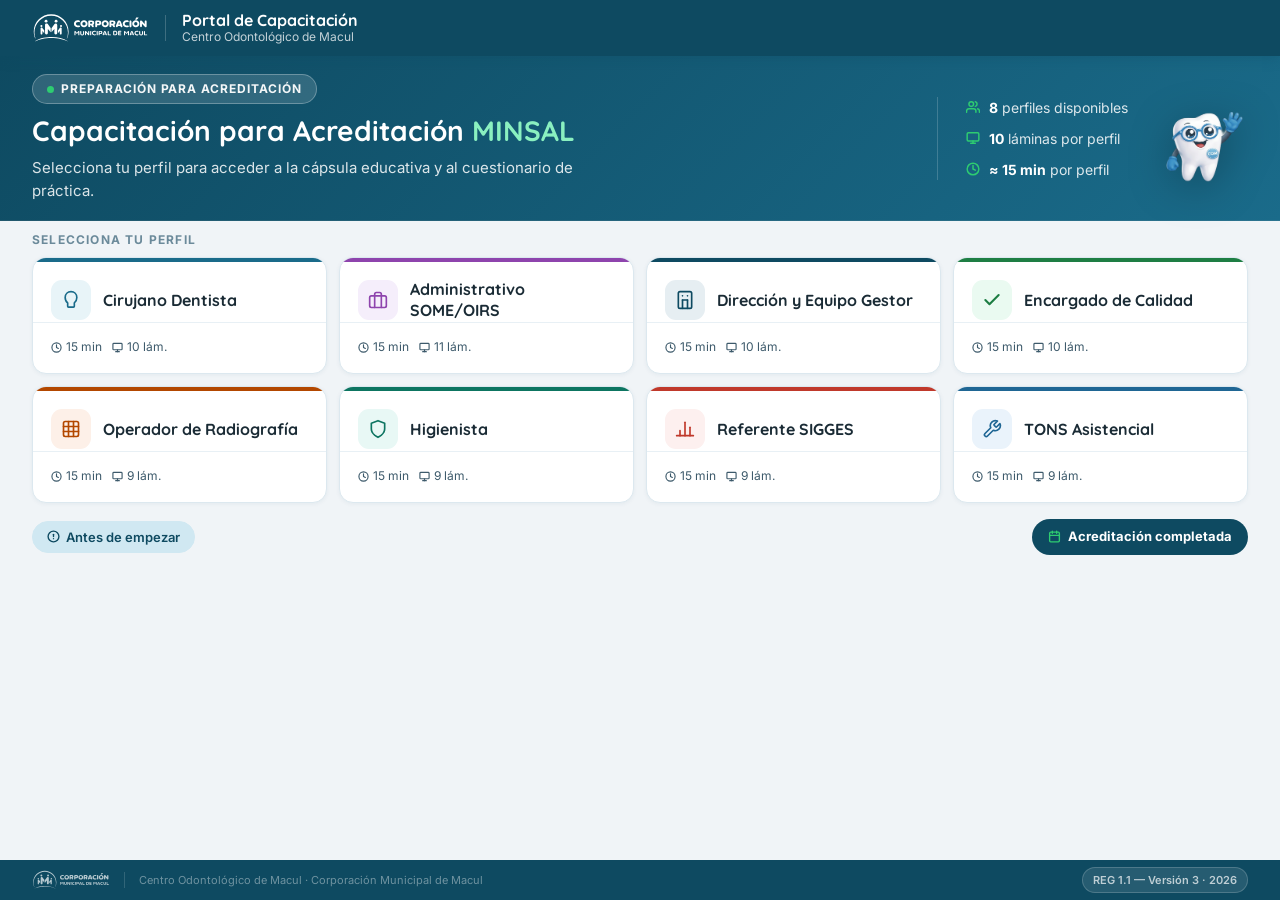
==== commit e2ae597f: "Revert "feat: modo presentación en cápsula + actualiza portal index" This reverts commit ead63b499f2" ====
--- a/index.html
+++ b/index.html
@@ -4,179 +4,763 @@
   <meta charset="UTF-8" />
   <meta name="viewport" content="width=device-width, initial-scale=1.0" />
   <title>Portal de Capacitación — Centro Odontológico de Macul</title>
-  <link rel="preconnect" href="https://fonts.googleapis.com" />
-  <link rel="preconnect" href="https://fonts.gstatic.com" crossorigin />
-  <link href="https://fonts.googleapis.com/css2?family=Inter:wght@400;500;600;700&family=Quicksand:wght@600;700&display=swap" rel="stylesheet" />
+  <link rel="stylesheet" href="com-styles.css" />
   <style>
-    *, *::before, *::after { box-sizing: border-box; margin: 0; padding: 0; }
-
-    :root {
-      --primary: #1a6b8a;
-      --primary-dark: #0e4a61;
-      --accent: #2ecc71;
-      --font-body: 'Inter', sans-serif;
-      --font-display: 'Quicksand', sans-serif;
-    }
-
-    html, body {
-      height: 100%;
-      font-family: var(--font-body);
-      background: linear-gradient(160deg, #0a3548 0%, #0e4a61 45%, #1a6b8a 100%);
-      display: flex;
-      align-items: center;
-      justify-content: center;
-      min-height: 100dvh;
+    html, body { height: 100%; overflow: hidden; }
+    body { background: var(--bg); display: flex; flex-direction: column; }
+
+    /* ─── Header ─── */
+    .site-header {
+      background: var(--primary-dark); height: 56px; flex-shrink: 0;
+      display: flex; align-items: center; padding: 0 32px; gap: 16px;
+      box-shadow: 0 2px 12px rgba(14,74,97,0.3); z-index: 10;
+    }
+    .site-header-logo { display: flex; align-items: center; gap: 12px; text-decoration: none; }
+    .site-header-logo img { height: 30px; filter: brightness(0) invert(1); display: block; }
+    .hd { width: 1px; height: 26px; background: rgba(255,255,255,0.2); }
+    .site-header-titles { display: flex; flex-direction: column; gap: 1px; }
+    .site-header-main { font-family: var(--font-display); font-weight: 700; font-size: 16px; color: white; line-height: 1.1; }
+    .site-header-sub  { font-size: 12px; color: rgba(255,255,255,0.75); line-height: 1.2; }
+
+    /* ─── Intro band ─── */
+    .intro-band {
+      background: linear-gradient(135deg, var(--primary-dark) 0%, #1a6b8a 100%);
+      flex-shrink: 0;
+      padding: 16px 32px;
+      display: flex; align-items: center; gap: 28px;
+      border-bottom: 1px solid rgba(255,255,255,0.08);
+    }
+    .intro-band-text { flex: 1; }
+    .intro-band-eyebrow {
+      display: inline-flex; align-items: center; gap: 7px;
+      background: rgba(255,255,255,0.14); border: 1px solid rgba(255,255,255,0.28);
+      border-radius: 100px; padding: 5px 14px;
+      font-size: 12px; font-weight: 700; letter-spacing: 0.08em;
+      text-transform: uppercase; color: rgba(255,255,255,0.95);
+      margin-bottom: 10px;
+    }
+    .intro-band-dot {
+      width: 7px; height: 7px; border-radius: 50%; background: var(--accent);
+      animation: pulse 2s ease-in-out infinite;
+    }
+    @keyframes pulse { 0%,100%{opacity:1;transform:scale(1)} 50%{opacity:0.5;transform:scale(0.8)} }
+    .intro-band-title {
+      font-family: var(--font-display); font-size: 28px; font-weight: 700;
+      color: white; line-height: 1.2; margin-bottom: 8px;
+    }
+    .intro-band-title span { color: #8af0c0; }
+    .intro-band-desc {
+      font-size: 15px; color: rgba(255,255,255,0.85); line-height: 1.55; max-width: 560px;
+    }
+    .intro-band-mascot {
+      flex-shrink: 0; display: flex; align-items: flex-end;
+    }
+    .intro-band-mascot img {
+      height: 100px; width: auto;
+      filter: drop-shadow(0 8px 20px rgba(0,0,0,0.25));
+    }
+    .intro-band-stats {
+      flex-shrink: 0;
+      display: flex; flex-direction: column; gap: 10px;
+      padding-left: 28px; border-left: 1px solid rgba(255,255,255,0.18);
+    }
+    .intro-stat {
+      display: flex; align-items: center; gap: 9px;
+      font-size: 14px; color: rgba(255,255,255,0.85);
+    }
+    .intro-stat svg { color: var(--accent); flex-shrink: 0; }
+    .intro-stat strong { color: white; font-weight: 700; }
+
+    /* ─── Profiles section ─── */
+    .profiles-section {
+      flex: 1; min-height: 0;
+      padding: 10px 32px 8px;
+      display: flex; flex-direction: column; gap: 8px;
+    }
+    .profiles-label {
+      font-size: 12px; font-weight: 700; letter-spacing: 0.1em;
+      text-transform: uppercase; color: var(--text-muted); flex-shrink: 0;
+    }
+    .profiles-grid {
+      display: grid;
+      grid-template-columns: repeat(4, 1fr);
+      grid-template-rows: repeat(2, auto);
+      gap: 10px; align-content: start;
+    }
+
+    .profiles-grid {
+      display: grid;
+      grid-template-columns: repeat(4, 1fr);
+      grid-template-rows: repeat(2, auto);
+      gap: 10px; align-content: start;
+      align-items: stretch;
+    }
+
+    /* ─── Profile Card ─── */
+    .profile-card {
+      background: white; border-radius: 14px;
+      border: 1.5px solid var(--border);
+      overflow: hidden; cursor: pointer;
+      transition: all 0.2s ease; text-decoration: none;
+      display: flex; flex-direction: column;
+      box-shadow: 0 1px 4px rgba(14,74,97,0.06);
+      position: relative;
+    }
+    .profile-card:hover {
+      transform: translateY(-4px);
+      box-shadow: 0 12px 30px rgba(14,74,97,0.15);
+    }
+    .profile-card.proximamente {
+      opacity: 0.65;
+      cursor: not-allowed;
+      pointer-events: none;
+    }
+    .profile-card.proximamente:hover {
+      transform: none;
+      box-shadow: 0 1px 4px rgba(14,74,97,0.06);
+    }
+    .proximamente-badge {
+      position: absolute;
+      top: 10px; right: 10px;
+      background: #4A5568;
+      color: white;
+      font-size: 11px; font-weight: 600;
+      padding: 5px 11px;
+      border-radius: 100px;
+      letter-spacing: 0.02em;
+      z-index: 2;
+    }
+    .profile-card.en-desarrollo {
+      opacity: 1;
+      cursor: not-allowed;
+      pointer-events: none;
+    }
+    .profile-card.en-desarrollo:hover {
+      transform: none;
+      box-shadow: 0 1px 4px rgba(14,74,97,0.06);
+    }
+    .en-desarrollo-badge {
+      background: #DBEAFE;
+      color: #1E5A8E;
+    }
+    .profile-card:hover .profile-card-name { color: var(--primary-dark); }
+    .profile-card:hover .profile-arrow { opacity: 1; transform: translateX(0); }
+    .profile-card-bar { height: 4px; width: 100%; flex-shrink: 0; }
+    .profile-card-top {
+      padding: 14px 16px 0;
+      display: flex; align-items: center; gap: 12px; flex-shrink: 0;
+    }
+    .profile-card-icon {
+      width: 40px; height: 40px; border-radius: 11px;
+      display: flex; align-items: center; justify-content: center; flex-shrink: 0;
+    }
+    .profile-card-icon svg { width: 20px; height: 20px; }
+    .profile-card-name {
+      font-family: var(--font-display); font-size: 16px; font-weight: 700;
+      color: var(--text); line-height: 1.3;
+      transition: color 0.18s ease;
+      min-height: 44px; display: flex; align-items: center;
+    }
+    .profile-card:focus-visible {
+      outline: 3px solid var(--primary);
+      outline-offset: 3px;
+    }
+    .profile-card-footer {
+      display: flex; align-items: center; justify-content: space-between;
+      padding: 10px 16px 12px; border-top: 1px solid var(--surface);
+      margin-top: auto;
+    }
+    .profile-meta { display: flex; align-items: center; gap: 10px; flex-wrap: wrap; }
+    .profile-meta-item {
+      display: flex; align-items: center; gap: 4px;
+      font-size: 12px; color: var(--text-mid);
+    }
+    .profile-arrow {
+      width: 26px; height: 26px; border-radius: 50%;
+      display: flex; align-items: center; justify-content: center;
+      opacity: 0; transform: translateX(-6px);
+      transition: all 0.2s ease; flex-shrink: 0;
+    }
+    .profile-arrow svg { width: 13px; height: 13px; color: white; }
+
+    /* ─── Profiles footer ─── */
+    .profiles-footer {
+      display: flex; align-items: center; justify-content: space-between;
+      flex-shrink: 0; padding-top: 8px;
+    }
+    .profiles-footer-msg {
+      display: flex; align-items: center; gap: 8px;
+      font-size: 14px; color: var(--primary-dark); font-weight: 600;
+      background: var(--primary-light); border-radius: 100px;
+      padding: 8px 16px;
+    }
+    .countdown-badge {
+      display: flex; align-items: center; gap: 7px;
+      background: var(--primary-dark); color: white;
+      border-radius: 100px; padding: 8px 16px;
+      font-size: 13px; font-weight: 700;
+    }
+    .countdown-badge svg { color: var(--accent); flex-shrink: 0; }
+
+    /* ─── Footer ─── */
+    .site-footer {
+      background: var(--primary-dark); height: 40px; flex-shrink: 0;
+      display: flex; align-items: center; padding: 0 32px; gap: 14px;
+    }
+    .site-footer img { height: 20px; filter: brightness(0) invert(1); opacity: 0.7; display: block; }
+    .site-footer-div { width: 1px; height: 16px; background: rgba(255,255,255,0.15); }
+    .site-footer-text { font-size: 11px; color: rgba(255,255,255,0.4); }
+    .site-footer-badge {
+      margin-left: auto; background: rgba(255,255,255,0.10);
+      border: 1px solid rgba(255,255,255,0.18); border-radius: 100px;
+      padding: 4px 10px; font-size: 11px; font-weight: 600;
+      color: rgba(255,255,255,0.7);
+    }
+
+    /* ─── Modal "Antes de empezar" ─── */
+    .antes-overlay {
+      position: fixed; inset: 0; z-index: 2000;
+      background: rgba(14,74,97,0.48);
+      backdrop-filter: blur(4px);
+      display: flex; align-items: center; justify-content: center;
       padding: 24px;
-    }
-
-    .card {
-      background: rgba(255,255,255,0.06);
-      border: 1px solid rgba(255,255,255,0.14);
-      border-radius: 28px;
-      padding: 56px 52px 52px;
-      max-width: 580px;
-      width: 100%;
-      text-align: center;
-      backdrop-filter: blur(12px);
-      box-shadow: 0 32px 80px rgba(0,0,0,0.35);
-      position: relative;
-    }
-
-    /* mascota */
-    .mascot-wrap {
-      display: flex;
-      justify-content: flex-end;
-      align-items: flex-end;
-      position: absolute;
-      right: 40px;
-      bottom: 100%;
-      pointer-events: none;
-    }
-    .mascot-wrap img {
-      height: 180px;
-      width: auto;
-      filter: drop-shadow(0 12px 28px rgba(0,0,0,0.35));
-      transform: scaleX(-1); /* apunta hacia adentro de la tarjeta */
-    }
-
-    /* badge */
-    .badge {
-      display: inline-flex;
-      align-items: center;
-      gap: 8px;
-      background: rgba(255,255,255,0.12);
-      border: 1px solid rgba(255,255,255,0.25);
-      border-radius: 100px;
-      padding: 6px 16px;
-      font-size: 11px;
-      font-weight: 700;
-      letter-spacing: 0.1em;
-      text-transform: uppercase;
-      color: rgba(255,255,255,0.85);
-      margin-bottom: 24px;
-    }
-    .badge-dot {
-      width: 7px; height: 7px;
-      border-radius: 50%;
-      background: var(--accent);
-    }
-
-    h1 {
-      font-family: var(--font-display);
-      font-size: clamp(26px, 5vw, 34px);
-      font-weight: 700;
-      color: white;
-      line-height: 1.2;
-      margin-bottom: 16px;
-    }
-    h1 span { color: #8af0c0; }
-
-    p {
-      font-size: 16px;
-      color: rgba(255,255,255,0.78);
-      line-height: 1.65;
-      max-width: 420px;
-      margin: 0 auto 36px;
-    }
-
-    /* botón principal */
-    .btn-primary {
-      display: inline-flex;
-      align-items: center;
-      gap: 10px;
-      background: var(--accent);
-      color: #0a3548;
-      font-family: var(--font-display);
-      font-weight: 700;
-      font-size: 16px;
-      text-decoration: none;
-      padding: 16px 36px;
-      border-radius: 14px;
-      transition: transform 0.15s ease, box-shadow 0.15s ease, background 0.15s ease;
-      box-shadow: 0 6px 24px rgba(46,204,113,0.4);
-    }
-    .btn-primary:hover {
-      background: #27ae60;
-      transform: translateY(-2px);
-      box-shadow: 0 10px 32px rgba(46,204,113,0.5);
-    }
-    .btn-primary:active { transform: translateY(0); }
-
-    .arrow {
-      font-size: 20px;
-      line-height: 1;
-    }
-
-    /* url visible */
-    .url-hint {
-      margin-top: 18px;
-      font-size: 12px;
-      color: rgba(255,255,255,0.38);
-      letter-spacing: 0.02em;
-    }
-
-    /* decoración de fondo */
-    .bg-circle {
-      position: fixed;
-      border-radius: 50%;
-      background: rgba(255,255,255,0.03);
-      pointer-events: none;
-    }
-    .bg-circle-1 { width: 500px; height: 500px; top: -180px; right: -160px; }
-    .bg-circle-2 { width: 340px; height: 340px; bottom: -120px; left: -100px; }
+      opacity: 0; pointer-events: none;
+      transition: opacity 0.22s ease;
+    }
+    .antes-overlay.open { opacity: 1; pointer-events: all; }
+    .antes-panel {
+      background: white; border-radius: 20px;
+      width: 100%; max-width: 680px;
+      box-shadow: 0 24px 64px rgba(14,74,97,0.22);
+      display: flex; flex-direction: column;
+      transform: translateY(20px);
+      transition: transform 0.22s ease;
+      overflow: hidden;
+    }
+    .antes-overlay.open .antes-panel { transform: translateY(0); }
+    .antes-header {
+      background: var(--primary-dark); padding: 20px 28px;
+      display: flex; align-items: center; gap: 14px;
+    }
+    .antes-header-icon {
+      width: 40px; height: 40px; border-radius: 10px;
+      background: rgba(255,255,255,0.15);
+      display: flex; align-items: center; justify-content: center;
+      flex-shrink: 0; font-size: 20px;
+    }
+    .antes-header-texts { flex: 1; }
+    .antes-header-title {
+      font-family: var(--font-display); font-size: 18px;
+      font-weight: 700; color: white; line-height: 1.1;
+    }
+    .antes-header-sub { font-size: 13px; color: rgba(255,255,255,0.7); margin-top: 2px; }
+    .antes-close {
+      width: 32px; height: 32px; border-radius: 50%;
+      background: rgba(255,255,255,0.12); color: rgba(255,255,255,0.85);
+      display: flex; align-items: center; justify-content: center;
+      font-size: 18px; cursor: pointer; flex-shrink: 0;
+      border: none; transition: background 0.15s ease;
+    }
+    .antes-close:hover { background: rgba(255,255,255,0.25); }
+    .antes-body {
+      padding: 20px 24px; display: flex; flex-direction: column; gap: 0;
+    }
+    .antes-item {
+      display: flex; align-items: flex-start; gap: 16px; padding: 13px 0;
+    }
+    .antes-item + .antes-item { border-top: 1px solid var(--border); }
+    .antes-item-icon { font-size: 40px; line-height: 1; flex-shrink: 0; width: 52px; text-align: center; }
+    .antes-item-label { font-size: 15px; font-weight: 700; color: var(--text); margin-bottom: 4px; line-height: 1.3; }
+    .antes-item-desc { font-size: 14px; color: var(--text-mid); line-height: 1.5; }
+    .antes-divider { height: 1px; background: var(--border); margin: 4px 0; }
+    .antes-rule {
+      display: flex; align-items: flex-start; gap: 14px; padding: 9px 0;
+    }
+    .antes-rule-icon { font-size: 26px; flex-shrink: 0; width: 38px; text-align: center; padding-top: 1px; }
+    .antes-rule-text { font-size: 14px; color: var(--text); line-height: 1.45; padding-top: 3px; }
+    .antes-footer {
+      padding: 16px 24px; border-top: 1px solid var(--border);
+      display: flex; align-items: center; justify-content: flex-end;
+    }
+    /* Botón disparador en footer de perfiles */
+    .btn-antes-trigger {
+      display: inline-flex; align-items: center; gap: 6px;
+      padding: 7px 14px; border-radius: 100px;
+      font-size: 13px; font-weight: 600;
+      background: var(--primary-light); color: var(--primary-dark);
+      border: 1px solid var(--primary-light); cursor: pointer;
+      transition: all 0.18s ease;
+    }
+    .btn-antes-trigger:hover { background: #c2dcea; border-color: var(--primary); }
+    @media (max-width: 560px) {
+      .antes-body { padding: 14px 16px; }
+      .antes-header { padding: 16px; }
+      .antes-footer { padding: 12px 16px; }
+      .antes-item-icon { font-size: 32px; width: 42px; }
+    }
+
+    /* ─── Responsive ─── */
+    @media (min-width: 769px) and (max-width: 1024px) {
+      .profiles-grid { grid-template-columns: repeat(3, 1fr); }
+      .intro-band-mascot img { height: 80px; }
+      .intro-band-title { font-size: 24px; }
+    }
+    @media (max-width: 768px) {
+      html, body { overflow: auto; }
+      .site-header { padding: 0 16px; gap: 10px; }
+      .intro-band {
+        flex-wrap: wrap; padding: 16px; gap: 14px;
+      }
+      .intro-band-title { font-size: 22px; }
+      .intro-band-stats { padding-left: 0; border-left: none; flex-direction: row; flex-wrap: wrap; gap: 14px; }
+      .intro-band-mascot { display: none; }
+      .profiles-section { padding: 16px; }
+      .profiles-grid { grid-template-columns: 1fr; gap: 12px; }
+      .profiles-footer { flex-wrap: wrap; gap: 10px; }
+      .site-footer { padding: 0 16px; height: auto; padding: 8px 16px; flex-wrap: wrap; }
+      .site-footer-text { font-size: 11px; }
+    }
   </style>
 </head>
 <body>
 
-  <div class="bg-circle bg-circle-1"></div>
-  <div class="bg-circle bg-circle-2"></div>
-
-  <div class="card">
-
-    <div class="mascot-wrap">
-      <img src="assets/images/poses-clean/dr-com-explicando.png" alt="Dr. COM" />
-    </div>
-
-    <div class="badge">
-      <span class="badge-dot"></span>
-      Plataforma actualizada
-    </div>
-
-    <h1>¡Nos <span>mudamos</span>!<br>El programa sigue aquí</h1>
-
-    <p>
-      Esta versión del portal ya no está activa.<br>
-      El programa de capacitación continúa en una nueva plataforma mejorada. Haga clic para acceder.
-    </p>
-
-    <a href="https://com-acreditacion-minsal.vercel.app/" class="btn-primary">
-      Ir al nuevo portal
-      <span class="arrow">→</span>
-    </a>
-
-    <p class="url-hint">com-acreditacion-minsal.vercel.app</p>
-
+<!-- ═══════════════════════════════
+     TWEAKS PANEL
+════════════════════════════════ -->
+<div id="tweaks-panel" style="
+  display:none; position:fixed; bottom:24px; right:24px; z-index:9999;
+  background:white; border-radius:16px; box-shadow:0 8px 32px rgba(14,74,97,0.18);
+  border:1.5px solid var(--border); width:280px; overflow:hidden;
+  font-family:var(--font-body);
+">
+  <div style="background:var(--primary-dark);padding:12px 16px;display:flex;align-items:center;justify-content:space-between;">
+    <span style="font-family:var(--font-display);font-weight:700;font-size:14px;color:white;">Tweaks</span>
+    <button onclick="closeTweaks()" style="background:rgba(255,255,255,0.15);border:none;border-radius:6px;color:white;cursor:pointer;width:24px;height:24px;font-size:16px;display:flex;align-items:center;justify-content:center;">×</button>
   </div>
-
+  <div style="padding:16px;display:flex;flex-direction:column;gap:16px;">
+
+    <!-- Densidad -->
+    <div>
+      <div style="font-size:11px;font-weight:700;letter-spacing:0.08em;text-transform:uppercase;color:var(--text-muted);margin-bottom:8px;">Densidad visual</div>
+      <div style="display:flex;gap:6px;">
+        <button class="tw-btn" onclick="setDensity('compact')" data-density="compact">Compacto</button>
+        <button class="tw-btn" onclick="setDensity('normal')" data-density="normal">Normal</button>
+        <button class="tw-btn" onclick="setDensity('airy')" data-density="airy">Amplio</button>
+      </div>
+    </div>
+
+    <!-- Paleta tarjetas -->
+    <div>
+      <div style="font-size:11px;font-weight:700;letter-spacing:0.08em;text-transform:uppercase;color:var(--text-muted);margin-bottom:8px;">Estilo de tarjetas</div>
+      <div style="display:flex;gap:6px;">
+        <button class="tw-btn" onclick="setCardStyle('color')" data-cardstyle="color">Por perfil</button>
+        <button class="tw-btn" onclick="setCardStyle('mono')" data-cardstyle="mono">Monocromático</button>
+        <button class="tw-btn" onclick="setCardStyle('bold')" data-cardstyle="bold">Bold</button>
+      </div>
+    </div>
+
+    <!-- Fecha acreditación -->
+    <div>
+      <div style="font-size:11px;font-weight:700;letter-spacing:0.08em;text-transform:uppercase;color:var(--text-muted);margin-bottom:8px;">Fecha de acreditación</div>
+      <input type="date" id="tw-date" style="
+        width:100%;padding:8px 12px;border-radius:8px;
+        border:1.5px solid var(--border);font-size:13px;
+        font-family:var(--font-body);outline:none;color:var(--text);
+        transition:border-color 0.18s;
+      " oninput="setAcredDate(this.value)" />
+    </div>
+
+  </div>
+</div>
+
+<style>
+.tw-btn {
+  flex:1; padding:7px 6px; border-radius:8px;
+  border:1.5px solid var(--border); background:white;
+  font-size:12px; font-weight:600; color:var(--text-mid);
+  cursor:pointer; font-family:var(--font-body);
+  transition:all 0.15s ease;
+}
+.tw-btn:hover { background:var(--surface); }
+.tw-btn.active {
+  background:var(--primary-dark); color:white;
+  border-color:var(--primary-dark);
+}
+</style>
+
+<!-- ═══ Modal: Antes de empezar ═══ -->
+<div id="modal-antes" class="antes-overlay" role="dialog" aria-modal="true" aria-labelledby="antes-title">
+  <div class="antes-panel">
+
+    <div class="antes-header">
+      <div class="antes-header-icon">📋</div>
+      <div class="antes-header-texts">
+        <div class="antes-header-title" id="antes-title">Antes de empezar</div>
+        <div class="antes-header-sub">Guía de presentación y marco normativo común</div>
+      </div>
+      <button class="antes-close" onclick="cerrarAntes(false)" aria-label="Cerrar">×</button>
+    </div>
+
+    <div class="antes-body">
+
+      <!-- ¿Qué es? -->
+      <div class="antes-item">
+        <div class="antes-item-icon">🏛️</div>
+        <div>
+          <div class="antes-item-label">¿Qué es?</div>
+          <div class="antes-item-desc">Una visita para confirmar que trabajamos con estándares de calidad. No es un examen.</div>
+        </div>
+      </div>
+
+      <!-- Cómo presentarse -->
+      <div class="antes-item">
+        <div class="antes-item-icon">👤</div>
+        <div>
+          <div class="antes-item-label">Cómo presentarse</div>
+          <div class="antes-item-desc">Nombre · RUT · <strong id="antes-perfil-nombre" style="color:var(--primary-dark)">su rol en el COM</strong></div>
+        </div>
+      </div>
+
+      <div class="antes-divider"></div>
+
+      <!-- Dos -->
+      <div class="antes-rule">
+        <div class="antes-rule-icon">✅</div>
+        <div class="antes-rule-text">Responda solo lo que le preguntan. Menos es más.</div>
+      </div>
+      <div class="antes-rule">
+        <div class="antes-rule-icon">✅</div>
+        <div class="antes-rule-text">Si se equivoca, corríjase y siga adelante.</div>
+      </div>
+
+      <div class="antes-divider"></div>
+
+      <!-- Don'ts -->
+      <div class="antes-rule">
+        <div class="antes-rule-icon">❌</div>
+        <div class="antes-rule-text">No comente casos de pacientes fuera del contexto formal.</div>
+      </div>
+      <div class="antes-rule">
+        <div class="antes-rule-icon">❌</div>
+        <div class="antes-rule-text">No comparta su clave de <img src="assets/images/rayen-logo.png" class="rayen-logo" alt="" aria-hidden="true">RAYEN u otros sistemas.</div>
+      </div>
+      <div class="antes-rule">
+        <div class="antes-rule-icon">❌</div>
+        <div class="antes-rule-text">No fotografíe pantallas con su celular personal.</div>
+      </div>
+
+    </div>
+
+    <div class="antes-footer">
+      <button class="btn btn-primary" onclick="cerrarAntes(true)">
+        Ir a mi cápsula
+        <svg width="14" height="14" viewBox="0 0 24 24" fill="none" stroke="currentColor" stroke-width="2.5" stroke-linecap="round" stroke-linejoin="round"><polyline points="9 18 15 12 9 6"/></svg>
+      </button>
+    </div>
+
+  </div>
+</div>
+
+<!-- Header -->
+<header class="site-header">
+  <a href="index.html" class="site-header-logo">
+    <img src="assets/images/corpo-macul-blanco.svg" alt="Corporación Municipal de Macul" />
+  </a>
+  <div class="hd"></div>
+  <div class="site-header-titles">
+    <span class="site-header-main">Portal de Capacitación</span>
+    <span class="site-header-sub">Centro Odontológico de Macul</span>
+  </div>
+</header>
+
+<!-- Intro band -->
+<div class="intro-band">
+  <div class="intro-band-text">
+    <div class="intro-band-eyebrow">
+      <div class="intro-band-dot"></div>
+      Preparación para Acreditación
+    </div>
+    <h1 class="intro-band-title">Capacitación para Acreditación <span>MINSAL</span></h1>
+    <p class="intro-band-desc">Selecciona tu perfil para acceder a la cápsula educativa y al cuestionario de práctica.</p>
+  </div>
+  <div class="intro-band-stats">
+    <div class="intro-stat">
+      <svg width="14" height="14" viewBox="0 0 24 24" fill="none" stroke="currentColor" stroke-width="2.5" stroke-linecap="round" stroke-linejoin="round"><path d="M17 21v-2a4 4 0 00-4-4H5a4 4 0 00-4 4v2"/><circle cx="9" cy="7" r="4"/><path d="M23 21v-2a4 4 0 00-3-3.87"/><path d="M16 3.13a4 4 0 010 7.75"/></svg>
+      <span><strong>8</strong> perfiles disponibles</span>
+    </div>
+    <div class="intro-stat">
+      <svg width="14" height="14" viewBox="0 0 24 24" fill="none" stroke="currentColor" stroke-width="2.5" stroke-linecap="round" stroke-linejoin="round"><rect x="2" y="3" width="20" height="14" rx="2"/><line x1="8" y1="21" x2="16" y2="21"/><line x1="12" y1="17" x2="12" y2="21"/></svg>
+      <span><strong>10</strong> láminas por perfil</span>
+    </div>
+    <div class="intro-stat">
+      <svg width="14" height="14" viewBox="0 0 24 24" fill="none" stroke="currentColor" stroke-width="2.5" stroke-linecap="round" stroke-linejoin="round"><circle cx="12" cy="12" r="10"/><polyline points="12 6 12 12 16 14"/></svg>
+      <span><strong>≈ 15 min</strong> por perfil</span>
+    </div>
+  </div>
+  <div class="intro-band-mascot">
+    <img src="assets/images/muela_saludo.png" alt="Dr. Com" class="dr-com-personaje" />
+  </div>
+</div>
+
+<!-- Profiles -->
+<div class="profiles-section">
+  <div class="profiles-label">Selecciona tu perfil</div>
+  <div class="profiles-grid" id="profiles-grid"></div>
+  <div class="profiles-footer">
+    <button class="btn-antes-trigger" onclick="abrirAntes()">
+      <svg width="13" height="13" viewBox="0 0 24 24" fill="none" stroke="currentColor" stroke-width="2.5" stroke-linecap="round" stroke-linejoin="round"><circle cx="12" cy="12" r="10"/><line x1="12" y1="8" x2="12" y2="12"/><line x1="12" y1="16" x2="12.01" y2="16"/></svg>
+      Antes de empezar
+    </button>
+    <div class="countdown-badge" id="countdown-badge">
+      <svg width="13" height="13" viewBox="0 0 24 24" fill="none" stroke="currentColor" stroke-width="2.5" stroke-linecap="round" stroke-linejoin="round"><rect x="3" y="4" width="18" height="18" rx="2"/><line x1="16" y1="2" x2="16" y2="6"/><line x1="8" y1="2" x2="8" y2="6"/><line x1="3" y1="10" x2="21" y2="10"/></svg>
+      <span id="countdown-text">Calculando fecha...</span>
+    </div>
+  </div>
+</div>
+
+<!-- Footer -->
+<footer class="site-footer">
+  <img src="assets/images/corpo-macul-blanco.svg" alt="Corporación Municipal de Macul" />
+  <div class="site-footer-div"></div>
+  <span class="site-footer-text">Centro Odontológico de Macul · Corporación Municipal de Macul</span>
+  <div class="site-footer-badge">REG 1.1 — Versión 3 · 2026</div>
+</footer>
+
+<script src="com-data.js"></script>
+<script>
+  const icons = {
+    tooth:    `<svg viewBox="0 0 24 24" fill="none" stroke="currentColor" stroke-width="2" stroke-linecap="round" stroke-linejoin="round"><path d="M12 2C8 2 5 5 5 9c0 2.5 1 5 3 6.5v4a1 1 0 001 1h6a1 1 0 001-1v-4c2-1.5 3-4 3-6.5 0-4-3-7-7-7z"/></svg>`,
+    tools:    `<svg viewBox="0 0 24 24" fill="none" stroke="currentColor" stroke-width="2" stroke-linecap="round" stroke-linejoin="round"><path d="M14.7 6.3a1 1 0 000 1.4l1.6 1.6a1 1 0 001.4 0l3.77-3.77a6 6 0 01-7.94 7.94l-6.91 6.91a2.12 2.12 0 01-3-3l6.91-6.91a6 6 0 017.94-7.94l-3.76 3.76z"/></svg>`,
+    shield:   `<svg viewBox="0 0 24 24" fill="none" stroke="currentColor" stroke-width="2" stroke-linecap="round" stroke-linejoin="round"><path d="M12 22s8-4 8-10V5l-8-3-8 3v7c0 6 8 10 8 10z"/></svg>`,
+    desk:     `<svg viewBox="0 0 24 24" fill="none" stroke="currentColor" stroke-width="2" stroke-linecap="round" stroke-linejoin="round"><rect x="2" y="7" width="20" height="14" rx="2"/><path d="M16 21V5a2 2 0 00-2-2h-4a2 2 0 00-2 2v16"/></svg>`,
+    xray:     `<svg viewBox="0 0 24 24" fill="none" stroke="currentColor" stroke-width="2" stroke-linecap="round" stroke-linejoin="round"><rect x="3" y="3" width="18" height="18" rx="2"/><line x1="9" y1="3" x2="9" y2="21"/><line x1="15" y1="3" x2="15" y2="21"/><line x1="3" y1="9" x2="21" y2="9"/><line x1="3" y1="15" x2="21" y2="15"/></svg>`,
+    check:    `<svg viewBox="0 0 24 24" fill="none" stroke="currentColor" stroke-width="2.5" stroke-linecap="round" stroke-linejoin="round"><polyline points="20 6 9 17 4 12"/></svg>`,
+    chart:    `<svg viewBox="0 0 24 24" fill="none" stroke="currentColor" stroke-width="2" stroke-linecap="round" stroke-linejoin="round"><line x1="18" y1="20" x2="18" y2="10"/><line x1="12" y1="20" x2="12" y2="4"/><line x1="6" y1="20" x2="6" y2="14"/><line x1="2" y1="20" x2="22" y2="20"/></svg>`,
+    building: `<svg viewBox="0 0 24 24" fill="none" stroke="currentColor" stroke-width="2" stroke-linecap="round" stroke-linejoin="round"><rect x="4" y="2" width="16" height="20" rx="2"/><line x1="9" y1="22" x2="9" y2="12"/><line x1="15" y1="22" x2="15" y2="12"/><line x1="9" y1="7" x2="9.01" y2="7"/><line x1="15" y1="7" x2="15.01" y2="7"/><line x1="9" y1="12" x2="15" y2="12"/></svg>`,
+  };
+
+  const grid = document.getElementById('profiles-grid');
+
+  const ORDEN_PERFILES = ['dentista', 'administrativo', 'direccion', 'calidad', 'radiografia', 'higienista', 'sigges', 'tecnico'];
+
+  ORDEN_PERFILES.forEach(perfilId => {
+    const perfil = COM.perfiles.find(p => p.id === perfilId);
+    if (!perfil) return;
+    const activo = true;
+    const enDesarrollo = false;
+    const prog = parseInt(localStorage.getItem(`progress_${perfil.id}`) || '0');
+    const done = activo && (localStorage.getItem(`quiz_done_${perfil.id}`) === '1' || prog >= 100);
+
+    // Contar láminas reales (excluyendo tipo identificacion, igual que capsula.html)
+    const capsData = COM.capsulas[perfil.id];
+    const lamCount = capsData ? capsData.laminas.filter(l => l.tipo !== 'identificacion').length : 0;
+
+    const card = document.createElement('a');
+    card.href = activo ? `capsula.html?id=${perfil.id}` : '#';
+    card.dataset.perfilId = perfil.id;
+    let cardClass = 'profile-card';
+    if (enDesarrollo) cardClass += ' en-desarrollo';
+    else if (!activo) cardClass += ' proximamente';
+    card.className = cardClass;
+
+    let badge = '';
+    if (enDesarrollo) badge = '<div class="proximamente-badge en-desarrollo-badge">En desarrollo</div>';
+    else if (!activo) badge = '<div class="proximamente-badge">Próximamente</div>';
+
+    card.innerHTML = `
+      ${badge}
+      <div class="profile-card-bar" style="background:${perfil.color}"></div>
+      <div class="profile-card-top">
+        <div class="profile-card-icon" style="background:${perfil.colorLight};color:${perfil.color}">
+          ${icons[perfil.icon]}
+        </div>
+        <div class="profile-card-name">${perfil.nombre}</div>
+      </div>
+      <div class="profile-card-footer">
+        <div class="profile-meta">
+          <div class="profile-meta-item">
+            <svg width="11" height="11" viewBox="0 0 24 24" fill="none" stroke="currentColor" stroke-width="2.5" stroke-linecap="round" stroke-linejoin="round"><circle cx="12" cy="12" r="10"/><polyline points="12 6 12 12 16 14"/></svg>
+            ${perfil.tiempo}
+          </div>
+          <div class="profile-meta-item">
+            <svg width="11" height="11" viewBox="0 0 24 24" fill="none" stroke="currentColor" stroke-width="2.5" stroke-linecap="round" stroke-linejoin="round"><rect x="2" y="3" width="20" height="14" rx="2"/><line x1="8" y1="21" x2="16" y2="21"/><line x1="12" y1="17" x2="12" y2="21"/></svg>
+            ${lamCount} lám.
+          </div>
+          ${done ? `<div class="profile-meta-item" style="color:#1a7a44;font-weight:700">
+            <svg width="11" height="11" viewBox="0 0 24 24" fill="none" stroke="currentColor" stroke-width="3" stroke-linecap="round" stroke-linejoin="round"><polyline points="20 6 9 17 4 12"/></svg>
+            Completado
+          </div>` : ''}
+        </div>
+        <div class="profile-arrow" style="background:${perfil.color}">
+          <svg viewBox="0 0 24 24" fill="none" stroke="currentColor" stroke-width="2.5" stroke-linecap="round" stroke-linejoin="round"><polyline points="9 18 15 12 9 6"/></svg>
+        </div>
+      </div>
+    `;
+    if (done) card.style.borderColor = '#abebc6';
+    grid.appendChild(card);
+  });
+
+  // ── Contador de días para acreditación ──
+  const ACRED_DATE = new Date((COM.fechaAcreditacion || '2026-06-02') + 'T00:00:00');
+  const today = new Date();
+  today.setHours(0,0,0,0);
+  const diff = Math.ceil((ACRED_DATE - today) / (1000 * 60 * 60 * 24));
+  const txt = document.getElementById('countdown-text');
+  if (diff > 0) {
+    txt.textContent = `${diff} día${diff !== 1 ? 's' : ''} para la Acreditación`;
+  } else if (diff === 0) {
+    txt.textContent = '¡Hoy es el día de la Acreditación!';
+  } else {
+    txt.textContent = 'Acreditación completada';
+  }
+
+  /* ════ TWEAKS ════ */
+  const TWEAK_DEFAULTS = /*EDITMODE-BEGIN*/{
+    "density": "airy",
+    "cardStyle": "color",
+    "acredDate": "2026-06-02"
+  }/*EDITMODE-END*/;
+
+  let T = Object.assign({}, TWEAK_DEFAULTS);
+
+  // Density
+  const DENSITY = {
+    compact: { gap:'6px',  cardPad:'8px 14px 0',  footerPad:'6px 14px 8px',  bannerPad:'12px 32px', mascotH:'80px'  },
+    normal:  { gap:'10px', cardPad:'14px 16px 0', footerPad:'10px 16px 12px', bannerPad:'18px 32px', mascotH:'100px' },
+    airy:    { gap:'12px', cardPad:'16px 18px 0', footerPad:'11px 18px 13px', bannerPad:'18px 32px', mascotH:'110px' },
+  };
+
+  function applyDensity(d) {
+    const D = DENSITY[d] || DENSITY.normal;
+    document.getElementById('profiles-grid').style.gap = D.gap;
+    document.querySelectorAll('.profile-card-top').forEach(el => el.style.padding = D.cardPad);
+    document.querySelectorAll('.profile-card-footer').forEach(el => el.style.padding = D.footerPad);
+    document.querySelector('.intro-band').style.padding = D.bannerPad;
+    const mascot = document.querySelector('.intro-band-mascot img');
+    if (mascot) mascot.style.height = D.mascotH;
+    document.querySelectorAll('[data-density]').forEach(b => b.classList.toggle('active', b.dataset.density === d));
+  }
+
+  // Card style
+  function applyCardStyle(s) {
+    document.querySelectorAll('.profile-card').forEach((card, i) => {
+      const perfil = COM.perfiles.find(p => p.id === card.dataset.perfilId) || COM.perfiles[i];
+      const bar = card.querySelector('.profile-card-bar');
+      const icon = card.querySelector('.profile-card-icon');
+      if (s === 'color') {
+        card.style.background = 'white';
+        bar.style.background = perfil.color;
+        icon.style.background = perfil.colorLight;
+        icon.style.color = perfil.color;
+        card.style.borderColor = '';
+      } else if (s === 'mono') {
+        card.style.background = 'white';
+        bar.style.background = 'var(--primary)';
+        icon.style.background = 'var(--primary-light)';
+        icon.style.color = 'var(--primary)';
+        card.style.borderColor = '';
+      } else if (s === 'bold') {
+        card.style.background = perfil.colorLight;
+        bar.style.background = perfil.color;
+        icon.style.background = 'white';
+        icon.style.color = perfil.color;
+        card.style.borderColor = perfil.color + '44';
+      }
+    });
+    document.querySelectorAll('[data-cardstyle]').forEach(b => b.classList.toggle('active', b.dataset.cardstyle === s));
+  }
+
+  // Acred date
+  function applyAcredDate(dateStr) {
+    const d = new Date(dateStr + 'T00:00:00');
+    const hoy = new Date(); hoy.setHours(0,0,0,0);
+    const diff2 = Math.ceil((d - hoy) / (1000*60*60*24));
+    const txt2 = document.getElementById('countdown-text');
+    if (diff2 > 0) txt2.textContent = `${diff2} día${diff2!==1?'s':''} para la Acreditación`;
+    else if (diff2===0) txt2.textContent = '¡Hoy es el día!';
+    else txt2.textContent = 'Acreditación completada';
+    const inp = document.getElementById('tw-date');
+    if (inp) inp.value = dateStr;
+  }
+
+  function setDensity(d) { T.density = d; applyDensity(d); saveTweaks(); }
+  function setCardStyle(s) { T.cardStyle = s; applyCardStyle(s); saveTweaks(); }
+  function setAcredDate(v) { T.acredDate = v; applyAcredDate(v); saveTweaks(); }
+
+  function saveTweaks() {
+    window.parent.postMessage({ type: '__edit_mode_set_keys', edits: T }, '*');
+  }
+
+  function closeTweaks() {
+    document.getElementById('tweaks-panel').style.display = 'none';
+    window.parent.postMessage({ type: '__edit_mode_dismissed' }, '*');
+  }
+
+  // Host protocol
+  window.addEventListener('message', e => {
+    if (e.data?.type === '__activate_edit_mode')   document.getElementById('tweaks-panel').style.display = 'block';
+    if (e.data?.type === '__deactivate_edit_mode') document.getElementById('tweaks-panel').style.display = 'none';
+  });
+  window.parent.postMessage({ type: '__edit_mode_available' }, '*');
+
+  // Init
+  applyDensity(T.density);
+  applyCardStyle(T.cardStyle);
+  applyAcredDate(T.acredDate);
+  document.getElementById('tw-date').value = T.acredDate;
+
+  /* ════ MODAL "ANTES DE EMPEZAR" ════ */
+  const modalAntes = document.getElementById('modal-antes');
+  const antesPerfilNombre = document.getElementById('antes-perfil-nombre');
+  let _antesPendingUrl = null;
+
+  function abrirAntes(perfilNombre) {
+    if (perfilNombre) antesPerfilNombre.textContent = perfilNombre;
+    modalAntes.classList.add('open');
+    document.body.style.overflow = 'hidden';
+  }
+
+  function cerrarAntes(navegar) {
+    modalAntes.classList.remove('open');
+    document.body.style.overflow = '';
+    sessionStorage.setItem('antes_visto', '1');
+    if (navegar && _antesPendingUrl) {
+      const url = _antesPendingUrl;
+      _antesPendingUrl = null;
+      window.location.href = url;
+    } else {
+      _antesPendingUrl = null;
+    }
+  }
+
+  // Cerrar con Escape o click en overlay (sin navegar)
+  modalAntes.addEventListener('click', e => {
+    if (e.target === modalAntes) cerrarAntes(false);
+  });
+  document.addEventListener('keydown', e => {
+    if (e.key === 'Escape' && modalAntes.classList.contains('open')) cerrarAntes(false);
+  });
+
+  // Interceptar clic en tarjetas activas: primera vez → banner con nombre del perfil
+  grid.querySelectorAll('a.profile-card:not(.proximamente):not(.en-desarrollo)').forEach(card => {
+    card.addEventListener('click', e => {
+      e.preventDefault();
+      const perfil = COM.perfiles.find(p => p.id === card.dataset.perfilId);
+      const url = card.href;
+      if (!sessionStorage.getItem('antes_visto')) {
+        _antesPendingUrl = url;
+        abrirAntes(perfil ? perfil.nombre : '');
+      } else {
+        window.location.href = url;
+      }
+    });
+  });
+
+  // Auto-abrir solo si viene explícitamente desde ?ver=antes (enlace desde cápsula)
+  const urlParams = new URLSearchParams(window.location.search);
+  if (urlParams.get('ver') === 'antes') {
+    setTimeout(() => abrirAntes(), 300);
+  }
+</script>
 </body>
 </html>
--- a/com-styles.css
+++ b/com-styles.css
@@ -0,0 +1,416 @@
+/* COM Macul — Portal de Capacitación — Estilos Compartidos */
+@import url('https://fonts.googleapis.com/css2?family=Inter:wght@300;400;500;600;700&family=Quicksand:wght@500;600;700&display=swap');
+
+/* ─── Variables ─── */
+:root {
+  --primary: #1a6b8a;
+  --primary-dark: #0e4a61;
+  --primary-light: #d0e8f2;
+  --accent: #2ecc71;
+  --accent-dark: #27ae60;
+  --bg: #f0f4f7;
+  --bg-white: #ffffff;
+  --bg-card: #ffffff;
+  --surface: #e8f0f5;
+  --border: #dce8ef;
+  --text: #1a2b35;
+  --text-mid: #3d5a6b;
+  --text-muted: #6b8a9a;
+  --text-light: #9ab4c0;
+  --warning-bg: #fffbea;
+  --warning-border: #f0c040;
+  --warning-text: #7a5800;
+  --success: #2ecc71;
+  --success-bg: #eafaf1;
+  --error: #e74c3c;
+  --error-bg: #fdf0ef;
+  --radius-sm: 6px;
+  --radius: 12px;
+  --radius-lg: 18px;
+  --radius-xl: 24px;
+  --shadow-sm: 0 1px 3px rgba(14,74,97,0.08);
+  --shadow: 0 4px 16px rgba(14,74,97,0.10);
+  --shadow-lg: 0 8px 32px rgba(14,74,97,0.14);
+  --shadow-xl: 0 16px 48px rgba(14,74,97,0.18);
+  --font-body: 'Inter', system-ui, sans-serif;
+  --font-display: 'Quicksand', 'Inter', sans-serif;
+  --transition: 0.18s ease;
+  --focus: #1a6b8a;
+}
+
+/* ─── Reset ─── */
+*, *::before, *::after { box-sizing: border-box; margin: 0; padding: 0; }
+html { font-size: 16px; -webkit-font-smoothing: antialiased; }
+body {
+  font-family: var(--font-body);
+  background: var(--bg);
+  color: var(--text);
+  line-height: 1.5;
+  font-size: 16px;
+  min-height: 100vh;
+}
+a { color: inherit; text-decoration: none; }
+button { font-family: inherit; cursor: pointer; border: none; background: none; }
+img { max-width: 100%; display: block; }
+
+/* ─── Foco accesible (WCAG 2.1) ─── */
+*:focus { outline: none; }
+button:focus-visible,
+a:focus-visible,
+input:focus-visible,
+[role="button"]:focus-visible,
+[tabindex]:focus-visible {
+  outline: 3px solid var(--focus);
+  outline-offset: 2px;
+  border-radius: 4px;
+}
+
+/* ─── Header ─── */
+.header {
+  background: var(--bg-white);
+  border-bottom: 1px solid var(--border);
+  box-shadow: var(--shadow-sm);
+  position: sticky;
+  top: 0;
+  z-index: 100;
+}
+.header-inner {
+  max-width: 1200px;
+  margin: 0 auto;
+  padding: 0 32px;
+  height: 64px;
+  display: flex;
+  align-items: center;
+  gap: 20px;
+}
+.header-logo {
+  display: flex;
+  align-items: center;
+  gap: 14px;
+  text-decoration: none;
+}
+.header-logo-mark {
+  width: 40px;
+  height: 40px;
+  background: var(--primary);
+  border-radius: 10px;
+  display: flex;
+  align-items: center;
+  justify-content: center;
+  flex-shrink: 0;
+}
+.header-logo-mark svg { width: 22px; height: 22px; }
+.header-title-group { display: flex; flex-direction: column; gap: 1px; }
+.header-title {
+  font-family: var(--font-display);
+  font-weight: 700;
+  font-size: 16px;
+  color: var(--primary-dark);
+  line-height: 1.1;
+}
+.header-subtitle {
+  font-size: 12px;
+  color: var(--text-muted);
+  line-height: 1.2;
+  letter-spacing: 0.01em;
+}
+.header-divider {
+  width: 1px;
+  height: 28px;
+  background: var(--border);
+}
+.header-breadcrumb {
+  font-size: 14px;
+  color: var(--text-mid);
+  display: flex;
+  align-items: center;
+  gap: 6px;
+}
+.header-breadcrumb strong { color: var(--text); font-weight: 600; }
+.header-actions { margin-left: auto; display: flex; align-items: center; gap: 12px; }
+.btn-back {
+  display: flex;
+  align-items: center;
+  gap: 6px;
+  padding: 12px 18px;
+  min-height: 44px;
+  border-radius: var(--radius-sm);
+  font-size: 15px;
+  font-weight: 500;
+  color: var(--text-mid);
+  border: 1px solid var(--border);
+  background: var(--bg-white);
+  transition: all var(--transition);
+}
+.btn-back:hover {
+  background: var(--surface);
+  color: var(--primary);
+  border-color: var(--primary-light);
+}
+
+/* ─── Botones principales ─── */
+.btn {
+  display: inline-flex;
+  align-items: center;
+  justify-content: center;
+  gap: 8px;
+  padding: 12px 24px;
+  min-height: 44px;
+  border-radius: 100px;
+  font-size: 15px;
+  font-weight: 600;
+  font-family: var(--font-display);
+  transition: all var(--transition);
+  cursor: pointer;
+  border: none;
+}
+.btn-primary {
+  background: var(--primary-dark);
+  color: white;
+  box-shadow: 0 2px 8px rgba(14,74,97,0.25);
+}
+.btn-primary:hover {
+  background: var(--primary);
+  transform: translateY(-1px);
+  box-shadow: 0 4px 16px rgba(14,74,97,0.30);
+}
+.btn-accent {
+  background: var(--accent);
+  color: white;
+  box-shadow: 0 2px 8px rgba(46,204,113,0.25);
+}
+.btn-accent:hover {
+  background: var(--accent-dark);
+  transform: translateY(-1px);
+}
+.btn-outline {
+  background: transparent;
+  color: var(--primary);
+  border: 2px solid var(--primary-light);
+}
+.btn-outline:hover {
+  background: var(--primary-light);
+  border-color: var(--primary);
+}
+.btn-ghost {
+  background: var(--surface);
+  color: var(--text-mid);
+}
+.btn-ghost:hover { background: var(--border); }
+.btn:disabled {
+  opacity: 0.4;
+  cursor: not-allowed;
+  transform: none !important;
+}
+.btn-lg { padding: 16px 32px; font-size: 17px; min-height: 48px; }
+.btn-sm { padding: 12px 20px; font-size: 15px; min-height: 44px; }
+
+/* ─── Contenedor ─── */
+.container {
+  max-width: 1200px;
+  margin: 0 auto;
+  padding: 0 32px;
+}
+.container-narrow {
+  max-width: 860px;
+  margin: 0 auto;
+  padding: 0 32px;
+}
+
+/* ─── Badge / Pill ─── */
+.badge {
+  display: inline-flex;
+  align-items: center;
+  gap: 5px;
+  padding: 5px 12px;
+  border-radius: 100px;
+  font-size: 12px;
+  font-weight: 600;
+  letter-spacing: 0.06em;
+  text-transform: uppercase;
+}
+.badge-primary { background: var(--primary-light); color: var(--primary-dark); }
+.badge-accent { background: #d5f5e3; color: #1a7a44; }
+.badge-warning { background: #fef3cd; color: #8a6000; }
+.badge-neutral { background: var(--surface); color: var(--text-mid); }
+
+/* ─── Cards ─── */
+.card {
+  background: var(--bg-card);
+  border-radius: var(--radius-lg);
+  border: 1px solid var(--border);
+  box-shadow: var(--shadow-sm);
+  overflow: hidden;
+  transition: all var(--transition);
+}
+.card:hover {
+  box-shadow: var(--shadow);
+  transform: translateY(-2px);
+}
+
+/* ─── Alert / Callout ─── */
+.callout {
+  display: flex;
+  gap: 12px;
+  padding: 16px 18px;
+  border-radius: var(--radius);
+  border-left: 3px solid;
+}
+.callout-warning {
+  background: var(--warning-bg);
+  border-color: var(--warning-border);
+  color: var(--warning-text);
+}
+.callout-info {
+  background: var(--primary-light);
+  border-color: var(--primary);
+  color: var(--primary-dark);
+}
+.callout-success {
+  background: var(--success-bg);
+  border-color: var(--success);
+  color: #1a7a44;
+}
+.callout-icon { font-size: 18px; flex-shrink: 0; margin-top: 1px; }
+.callout-text { font-size: 15px; line-height: 1.5; }
+.callout-text strong { font-weight: 700; }
+
+/* ─── Progress bar ─── */
+.progress-bar {
+  height: 4px;
+  background: var(--surface);
+  border-radius: 100px;
+  overflow: hidden;
+}
+.progress-fill {
+  height: 100%;
+  background: var(--primary);
+  border-radius: 100px;
+  transition: width 0.4s ease;
+}
+
+/* ─── Mascot SVG ─── */
+.mascot {
+  position: relative;
+  display: flex;
+  align-items: flex-end;
+  justify-content: center;
+}
+.mascot svg { display: block; }
+
+/* ─── Section title ─── */
+.section-label {
+  font-size: 12px;
+  font-weight: 700;
+  letter-spacing: 0.1em;
+  text-transform: uppercase;
+  color: var(--text-muted);
+  margin-bottom: 16px;
+}
+
+/* ─── Utility ─── */
+.text-center { text-align: center; }
+.text-primary { color: var(--primary); }
+.text-muted { color: var(--text-muted); }
+.mt-4 { margin-top: 4px; }
+.mt-8 { margin-top: 8px; }
+.mt-12 { margin-top: 12px; }
+.mt-16 { margin-top: 16px; }
+.mt-24 { margin-top: 24px; }
+.mt-32 { margin-top: 32px; }
+.mt-40 { margin-top: 40px; }
+.mt-48 { margin-top: 48px; }
+
+/* ─── Modal ─── */
+.modal-overlay {
+  position: fixed;
+  inset: 0;
+  background: rgba(14,74,97,0.45);
+  backdrop-filter: blur(4px);
+  z-index: 1000;
+  display: flex;
+  align-items: center;
+  justify-content: center;
+  padding: 24px;
+  opacity: 0;
+  pointer-events: none;
+  transition: opacity 0.2s ease;
+}
+.modal-overlay.open {
+  opacity: 1;
+  pointer-events: all;
+}
+.modal {
+  background: white;
+  border-radius: var(--radius-xl);
+  padding: 36px;
+  max-width: 480px;
+  width: 100%;
+  box-shadow: var(--shadow-xl);
+  transform: translateY(16px);
+  transition: transform 0.2s ease;
+}
+.modal-overlay.open .modal { transform: translateY(0); }
+.modal-header { display: flex; align-items: flex-start; justify-content: space-between; margin-bottom: 16px; }
+.modal-title { font-family: var(--font-display); font-size: 22px; font-weight: 700; color: var(--primary-dark); }
+.modal-close {
+  width: 32px; height: 32px;
+  display: flex; align-items: center; justify-content: center;
+  border-radius: 50%;
+  background: var(--surface);
+  color: var(--text-muted);
+  font-size: 18px;
+  cursor: pointer;
+  transition: all var(--transition);
+  flex-shrink: 0;
+}
+.modal-close:hover { background: var(--border); color: var(--text); }
+
+/* ─── Form ─── */
+.form-group { display: flex; flex-direction: column; gap: 8px; }
+.form-label {
+  font-size: 12px;
+  font-weight: 700;
+  letter-spacing: 0.08em;
+  text-transform: uppercase;
+  color: var(--text-mid);
+}
+.form-input {
+  width: 100%;
+  padding: 12px 16px;
+  min-height: 44px;
+  border-radius: var(--radius);
+  border: 2px solid var(--border);
+  font-family: var(--font-body);
+  font-size: 16px;
+  color: var(--text);
+  background: var(--bg-white);
+  transition: border-color var(--transition);
+  outline: none;
+}
+.form-input:focus { border-color: var(--primary); }
+.form-input::placeholder { color: var(--text-light); }
+.form-actions { display: flex; gap: 12px; justify-content: flex-end; margin-top: 24px; }
+
+/* ─── RAYEN inline logo ─── */
+.rayen-logo {
+  width: 18px; height: 18px;
+  vertical-align: middle;
+  margin-right: 3px;
+  display: inline-block;
+  flex-shrink: 0;
+  position: relative; top: -1px;
+  mix-blend-mode: multiply;
+}
+
+/* ─── Dr. COM — animación flotante ─── */
+@keyframes flotarDrCom {
+  0%, 100% { transform: translateY(0px); }
+  50%      { transform: translateY(-8px); }
+}
+.dr-com-personaje {
+  animation: flotarDrCom 3s ease-in-out infinite;
+}
+@media (prefers-reduced-motion: reduce) {
+  .dr-com-personaje { animation: none; }
+}
